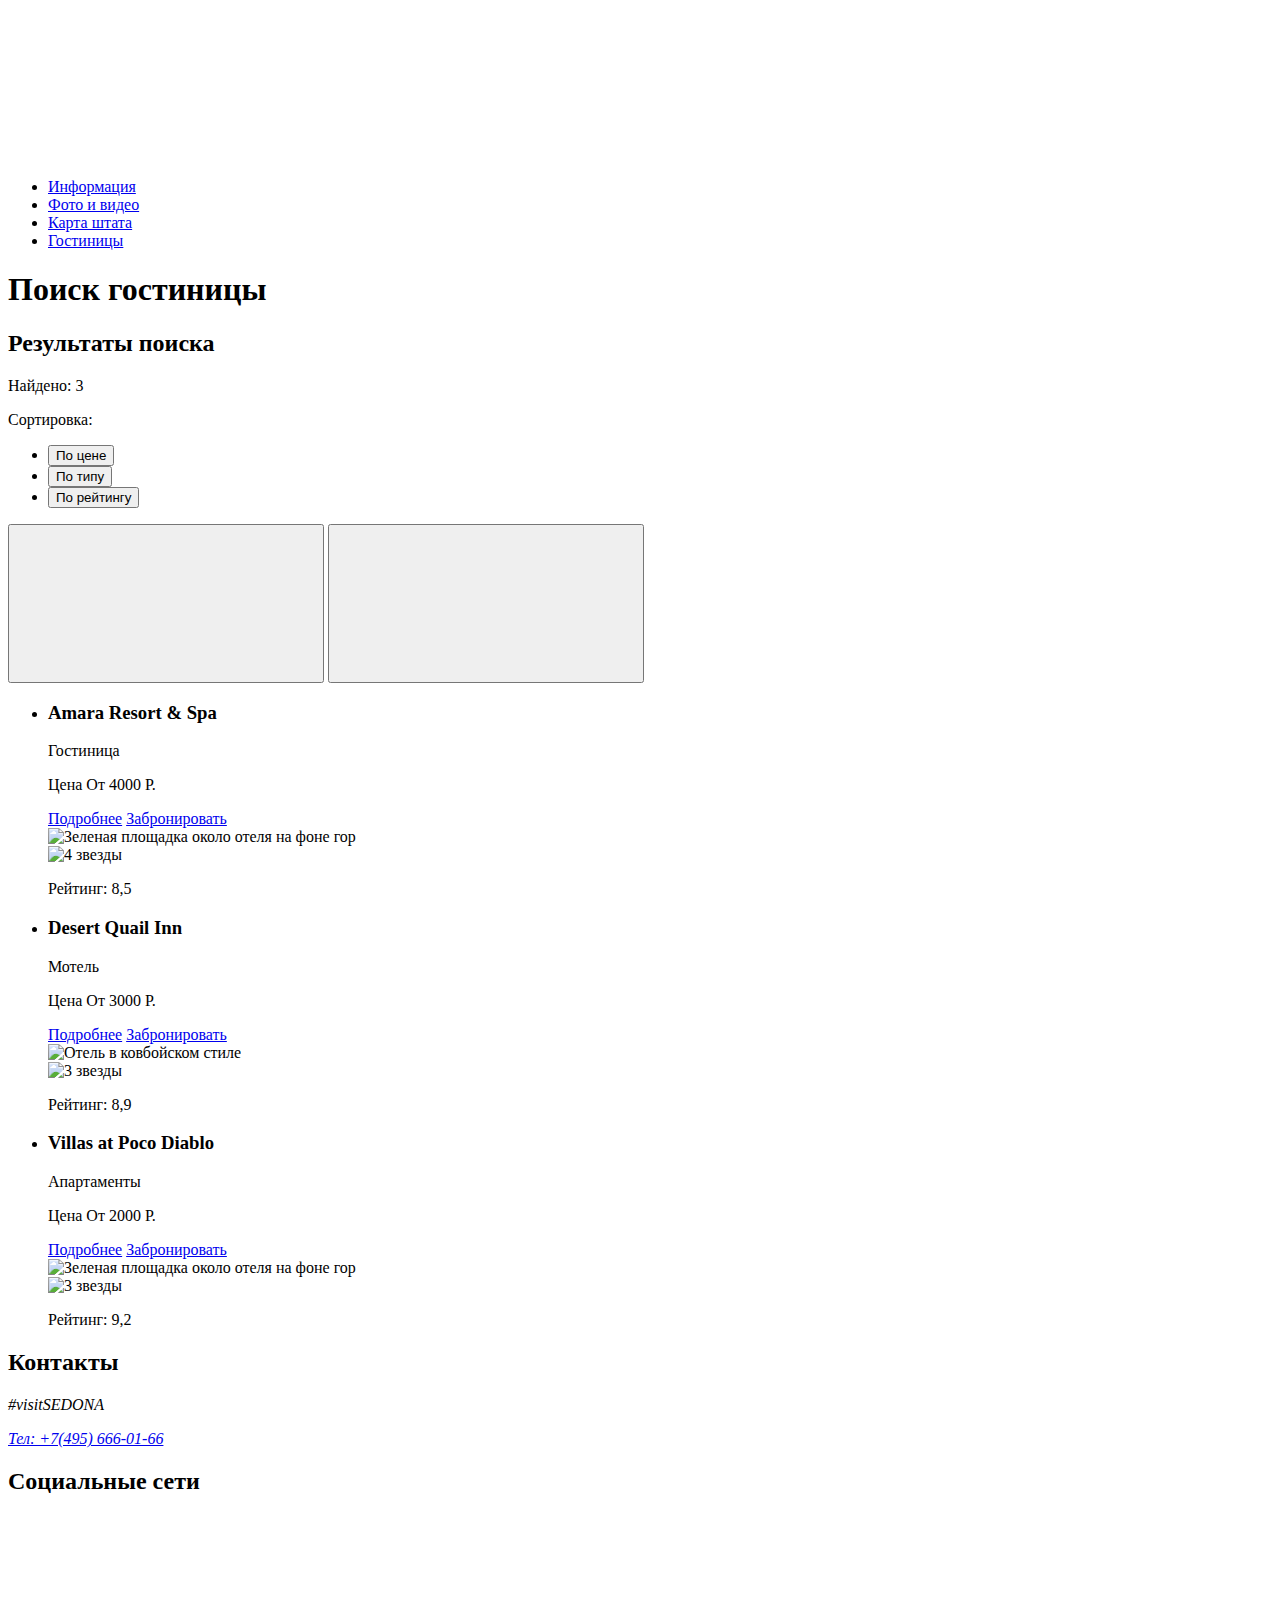
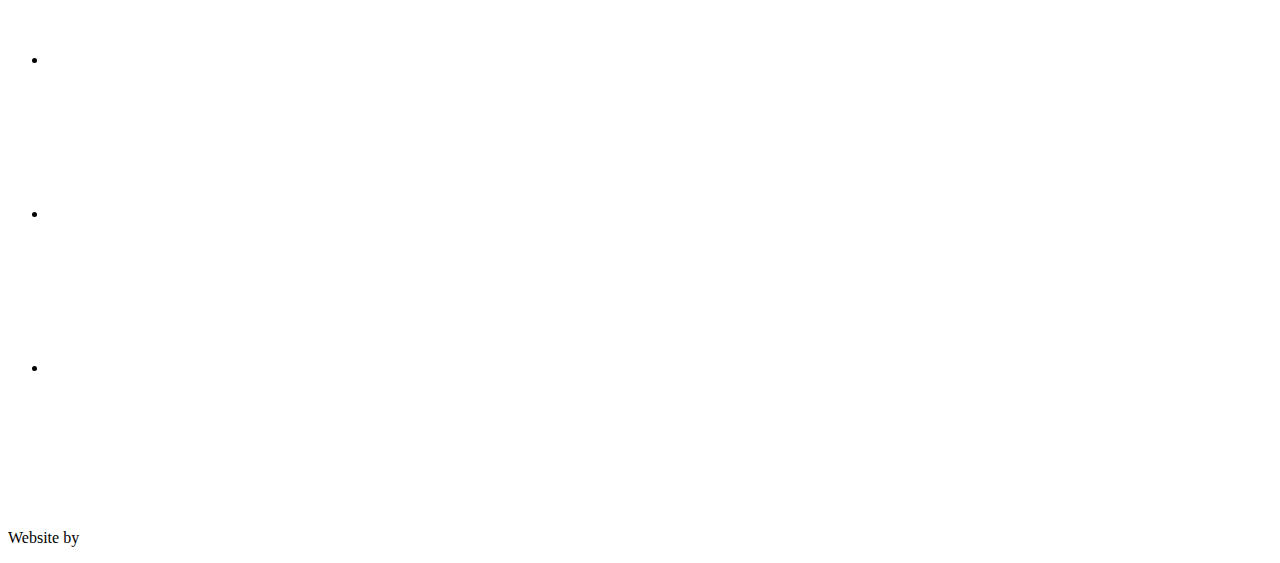
==== hotels.html @ 5dacaa94 "Добавляет разметку hotels.html" ====
<!DOCTYPE html>
<html class="page" lang="ru">
  <head>
    <meta charset="utf-8">
    <title>HTML Academy: Седона</title>
  </head>

  <body class="page-body">
    <header class="header fix-container">
      <nav class="header__navigation navigation">
        <a class="navigation__logo-link" href="index.html" aria-label="Логотип города Седона: мост над горами на фоне облаков">
          <svg class="navigation__logo-img" aria-hidden="true"></svg>
        </a>

        <ul class="navigation__menu menu">
          <li class="menu__item">
            <a class="menu__link" href="blank.html">Информация</a>
          </li>

          <li class="menu__item">
            <a class="menu__link" href="blank.html">Фото и видео</a>
          </li>

          <li class="menu__item">
            <a class="menu__link" href="blank.html">Карта штата</a>
          </li>

          <li class="menu__item">
            <a class="menu__link" href="hotels.html">Гостиницы</a>
          </li>
        </ul>
      </nav>
    </header>

    <main class="main fix-container">
      <section class="search-section section">
        <h1 class="visually-hidden">Поиск гостиницы</h1>

        <!-- Форма поиска -->
      </section>

      <section class="results-section section">
        <header class="results-section__header">
          <h2 class="visually-hidden">Результаты поиска</h2>

          <p class="results-section__header-title">
            Найдено:
            <span>3</span>
          </p>

          <div class="results-section__header-controls header-controls">
            <p class="header-controls__label">
              Сортировка:
            </p>

            <ul class="header-controls__list">
              <li class="header-controls__list-item">
                <button class="header-controls__button header-controls__button--current" type="button">По цене</button>
              </li>

              <li class="header-controls__list-item">
                <button class="header-controls__button" type="button">По типу</button>
              </li>

              <li class="header-controls__list-item">
                <button class="header-controls__button" type="button">По рейтингу</button>
              </li>
            </ul>

            <div class="header-controls__sort-wrapper">
              <button class="header-controls__sort-button" type="button" aria-label="Сортировка по убыванию">
                <svg class="header-controls__sort-button-icon" aria-hidden="true"></svg>
              </button>

              <button class="header-controls__sort-button header-controls__sort-button--active" type="button" aria-label="Сортировка по возрастанию">
                <svg class="header-controls__sort-button-icon" aria-hidden="true"></svg>
              </button>
            </div>
          </div>
        </header>

        <ul class="results-section__list">
          <li class="results-section__list-item">
            <article class="hotel">
              <div class="hotel__info-container">
                <a class="hotel__title-link">
                  <h3 class="hotel__title">Amara Resort & Spa</h3>
                </a>

                <p class="hotel__type">Гостиница</p>

                <p class="hotel__price">
                  <span class="visually-hidden">Цена</span>
                  От 4000 Р.</p>

                <a class="hotel__about-button" href="blank.html">Подробнее</a>

                <a class="hotel__booking" href="blank.html">Забронировать</a>
              </div>

              <img class="hotel__image" src="https://via.placeholder.com/135x90" alt="Зеленая площадка около отеля на фоне гор" width="135" height="90">

              <div class="hotels__raiting-container">
                <img class="hotels__stars" alt="4 звезды">

                <p class="hotes__raiting">
                  Рейтинг:
                  <span>8,5</span>
                </p>
              </div>
            </article>
          </li>

          <li class="results-section__list-item">
            <article class="hotel">
              <div class="hotel__info-container">
                <a class="hotel__title-link">
                  <h3 class="hotel__title">Desert Quail Inn</h3>
                </a>

                <p class="hotel__type">Мотель</p>

                <p class="hotel__price">
                  <span class="visually-hidden">Цена</span>
                  От 3000 Р.
                </p>

                <a class="hotel__about-button" href="blank.html">Подробнее</a>

                <a class="hotel__booking" href="blank.html">Забронировать</a>
              </div>

              <img class="hotel__image" src="https://via.placeholder.com/135x90" alt="Отель в ковбойском стиле" width="135" height="90">

              <div class="hotels__raiting-container">
                <img class="hotels__stars" alt="3 звезды">

                <p class="hotes__raiting">
                  Рейтинг:
                  <span>8,9</span>
                </p>
              </div>
            </article>
          </li>

          <li class="results-section__list-item">
            <article class="hotel">
              <div class="hotel__info-container">
                <a class="hotel__title-link">
                  <h3 class="hotel__title">Villas at Poco Diablo</h3>
                </a>

                <p class="hotel__type">Апартаменты</p>

                <p class="hotel__price">
                  <span class="visually-hidden">Цена</span>
                  От 2000 Р.
                </p>

                <a class="hotel__about-button" href="blank.html">Подробнее</a>

                <a class="hotel__booking" href="blank.html">Забронировать</a>
              </div>

              <img class="hotel__image" src="https://via.placeholder.com/135x90" alt="Зеленая площадка около отеля на фоне гор" width="135" height="90">

              <div class="hotels__raiting-container">
                <img class="hotels__stars" alt="3 звезды">

                <p class="hotes__raiting">
                  Рейтинг:
                  <span>9,2</span>
                </p>
              </div>
            </article>
          </li>
        </ul>
      </section>

    </main>

    <footer class="footer fix-container">
      <section class="footer__section">
        <h2 class="visually-hidden">Контакты</h2>

        <address class="footer__address">
          <p class="footer__tag">#visitSEDONA</p>
        
          <a class="footer__link" href="tel:+74956660166">Тел: +7(495) 666-01-66</a>
        </address>
      </section>

      <section class="footer__section">
        <h2 class="visually-hidden">Социальные сети</h2>

        <ul class="footer__socials socials">
          <li class="socials__item">
            <a class="socials__link" href="https://twitter.com/" target="_blank" aria-label="Twitter" rel="noopener noreferrer nofollow">
              <svg class="socials__icon" aria-hidden="true"></svg>
            </a>
          </li>

          <li class="socials__item">
            <a class="socials__link" href="https://facebook.com/" target="_blank" aria-label="Facebook" rel="noopener noreferrer nofollow">
              <svg class="socials__icon" aria-hidden="true"></svg>
            </a>
          </li>

          <li class="socials__item">
            <a class="socials__link" href="https://www.youtube.com/" target="_blank" aria-label="Youtube" rel="noopener noreferrer nofollow">
              <svg class="socials__icon" aria-hidden="true"></svg>
            </a>
          </li>
        </ul>
      </section>

      <p class="footer__logo">
        Website by
        <a class="footer__logo-link" href="https://htmlacademy.ru/intensive/htmlcss" target="_blank" aria-label="HTML Academy" rel="noopener noreferrer nofollow">
          <svg class="footer__logo-icon" aria-hidden="true"></svg>
        </a>
      </p>
    </footer>
  </body>
</html>
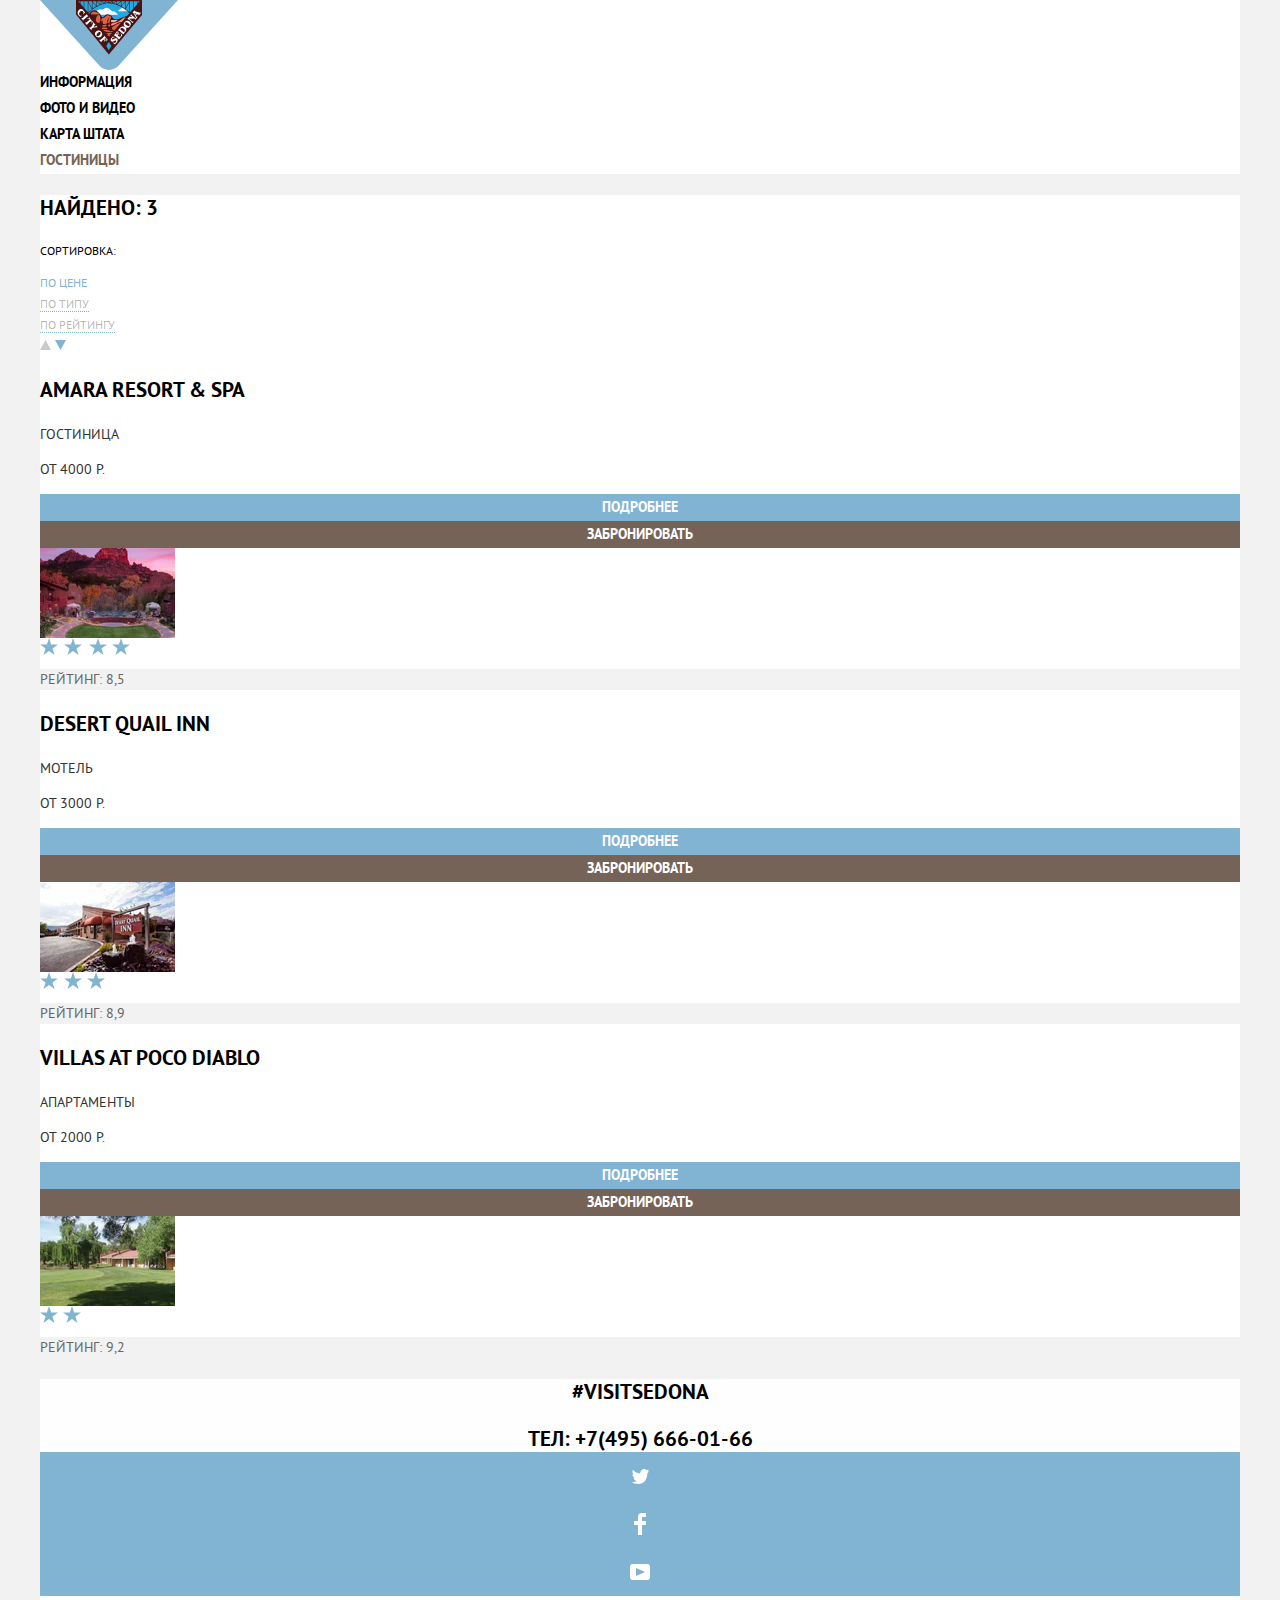
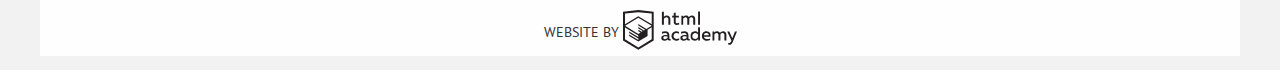
==== commit 7ec06f29: "Добавляет стили и графику для hotels.html" ====
--- a/hotels.html
+++ b/hotels.html
@@ -1,225 +1,297 @@
 <!DOCTYPE html>
 <html class="page" lang="ru">
-  <head>
-    <meta charset="utf-8">
-    <title>HTML Academy: Седона</title>
-  </head>
-
-  <body class="page-body">
-    <header class="header fix-container">
-      <nav class="header__navigation navigation">
-        <a class="navigation__logo-link" href="index.html" aria-label="Логотип города Седона: мост над горами на фоне облаков">
-          <svg class="navigation__logo-img" aria-hidden="true"></svg>
-        </a>
-
-        <ul class="navigation__menu menu">
-          <li class="menu__item">
-            <a class="menu__link" href="blank.html">Информация</a>
+<head>
+  <meta charset="utf-8">
+  <title>HTML Academy: Седона</title>
+  <link rel="stylesheet" href="css/normalize.css">
+  <link rel="stylesheet" href="css/style.css">
+
+  <link rel="preload" href="/fonts/ptsans.woff2" as="font" crossorigin="anonymous">
+  <link rel="preload" href="/fonts/ptsansbold.woff2" as="font" crossorigin="anonymous">
+</head>
+
+<body class="page-body">
+<svg class="visually-hidden" width="0" height="0" viewBox="0 0 0 0" aria-hidden="true">
+  <symbol id="logo-htmlacademy" viewBox="0 0 114 40">
+    <path fill-rule="evenodd"
+          clip-rule="evenodd"
+          d="M15.52.06h-.17L0 1.72v28.77l15.35 9.35 15.35-9.35V1.72L15.52.06zm61.5 1.56h-1.93v13.11h1.93V1.63zm-36.16.01v5.14a3.98 3.98 0 012.85-1.23c.97-.06 1.92.3 2.62 1 .69.7 1.06 1.67 1.01 2.67v5.55h-1.97v-5.3c.05-.51-.1-1.03-.41-1.43a1.9 1.9 0 00-1.3-.72h-.3c-1.01.06-1.93.62-2.46 1.5v5.95h-2V1.63h1.96zm36.16 28.85h-1.74v-1.42a4.06 4.06 0 01-3.37 1.66 4.7 4.7 0 01-4.33-4.74 4.7 4.7 0 014.33-4.73c1.21-.04 2.37.47 3.17 1.4v-5.33h1.94v13.16zm-29.95-1.42c.2 0 .39-.04.58-.1v1.43c-.4.15-.82.23-1.25.22a1.76 1.76 0 01-1.76-1.08 5.04 5.04 0 01-3.31 1.17c-1.6 0-3.07-.9-3.07-2.75 0-2.3 2.1-3.01 3.91-3.01.77.01 1.54.1 2.29.27v-.33c0-1.07-.8-1.9-2.31-1.9-1.1 0-2.17.23-3.17.68v-1.83c1.09-.38 2.22-.58 3.37-.6 2.49 0 4.02 1.22 4.02 3.95v3.23a.6.6 0 00.13.43c.1.12.23.2.39.2h.18v.02zm-6.8-1.22c.03.39.2.75.5 1 .28.26.66.38 1.04.35h.12c.95 0 1.87-.39 2.54-1.08v-1.53c-.63-.14-1.27-.21-1.91-.23-1.05 0-2.28.36-2.28 1.49zm15.75-5.9a5.18 5.18 0 00-2.7-.7h-.38c-1.2.05-2.35.58-3.18 1.48-.83.9-1.27 2.1-1.23 3.34v.44a4.48 4.48 0 004.72 4.23c1 .03 2-.18 2.91-.61v-1.85c-.78.45-1.67.69-2.56.7a2.88 2.88 0 01-2.66-1.43 3.02 3.02 0 010-3.07 2.88 2.88 0 012.66-1.43c.86 0 1.7.26 2.42.75v-1.85zm10.13 7.12c.2 0 .4-.04.58-.1v1.43c-.4.15-.82.23-1.24.22a1.76 1.76 0 01-1.77-1.08 5.04 5.04 0 01-3.3 1.17c-1.6 0-3.08-.9-3.08-2.75 0-2.3 2.11-3.01 3.92-3.01.77.01 1.53.1 2.29.27v-.33c0-1.07-.8-1.9-2.32-1.9-1.09 0-2.16.23-3.16.68v-1.83c1.08-.38 2.22-.58 3.37-.6 2.49 0 4.02 1.22 4.02 3.95v3.23a.6.6 0 00.12.43c.1.12.24.2.4.2h.17v.02zm-6.3-.21c-.29-.26-.47-.62-.5-1.01h.03c0-1.13 1.16-1.49 2.28-1.49.64.02 1.28.1 1.9.23v1.53a3.54 3.54 0 01-2.54 1.08h-.11a1.4 1.4 0 01-1.05-.34zm9.48-2.92c0-1.64 1.3-2.98 2.9-2.98l.03.06c1.21 0 2.31.73 2.8 1.86v2.16a3.02 3.02 0 01-2.82 1.88 2.95 2.95 0 01-2.91-2.98zm14.02-4.68c3.5 0 4.7 2.89 4.13 5.49h-6.56c.22 1.62 1.76 2.28 3.37 2.28.96 0 1.91-.22 2.78-.64v1.73c-1 .43-2.08.64-3.16.61-2.67 0-5.01-1.53-5.01-4.77a4.57 4.57 0 011.14-3.27c.8-.89 1.9-1.41 3.08-1.46h.23v.03zm-2.48 3.93a2.42 2.42 0 012.57-2.27h.05c.62-.06 1.23.17 1.67.62.44.45.67 1.08.62 1.71h-4.91v-.06zm8.62 5.28V21.5h1.74v1.07a3.98 3.98 0 012.93-1.37 3 3 0 012.79 1.52 4.3 4.3 0 013.07-1.44 3.2 3.2 0 012.49 1.01c.64.69.97 1.63.88 2.58v5.61h-2v-5.55c.05-.46-.08-.91-.37-1.27a1.67 1.67 0 00-1.13-.62h-.27c-.87.05-1.67.5-2.19 1.2v6.24h-2v-5.55c.04-.46-.1-.92-.38-1.27-.29-.35-.7-.57-1.15-.61h-.21c-.94.08-1.8.6-2.33 1.4v6.07h-1.83l-.04-.06zm24.49-8.99h-2l-2.66 6.8-3.01-6.78h-2.11l4.22 9.06-.18.45c-.52 1.36-1.24 2.05-2.19 2.05-.3 0-.6-.04-.9-.13v1.7c.39.1.78.14 1.17.15 1.33 0 2.58-.75 3.53-3.09l4.13-10.2zM52.68 5.8V2.55l-1.95.46v2.72h-1.59V7.5h1.65V12c-.07.83.23 1.64.82 2.21.59.58 1.4.85 2.2.75.79 0 1.58-.12 2.33-.38v-1.73c-.57.24-1.17.36-1.78.36-1.14 0-1.67-.39-1.67-1.58v-4.1h3.16V5.78H52.7zm5.7 8.96v-9h1.76v1.08a3.98 3.98 0 012.92-1.38A3 3 0 0165.8 6.9a4.3 4.3 0 013.07-1.44 3.2 3.2 0 012.5 1.05c.63.7.94 1.66.84 2.62v5.62h-2V9.2c.04-.46-.1-.91-.37-1.27a1.67 1.67 0 00-1.14-.62h-.24c-.86.05-1.66.5-2.18 1.2v6.24h-2V9.2c.04-.46-.1-.91-.37-1.27a1.67 1.67 0 00-1.13-.62h-.25c-.94.08-1.8.6-2.33 1.39v6.07H58.4zM28.7 29.3v.02-.02zm0-11.98V29.3l-13.35 8.13L2 29.32v-11.8L15.3 25.6v1.42l-9.1-5.5v1.41l9.15 5.62v1.5L6.19 24.5v1.45l9.16 5.62 9.23-5.65v-6.1l4.12-2.5zm0-1.54l-3.66 2.16-1.7 1.07-8.03-4.93v1.42l6.85 4.23-.15.1-1.06.58-5.66-3.46v1.45l4.47 2.72-1.05.72-3.38-2.05v1.41l2.22 1.34-2.25 1.36L2.1 15.86l13.2-8.13 13.4 8.05zM15.3 6.28l13.42 8.07V3.56L15.36 2.13 2.02 3.56v10.8l13.27-8.09z"/>
+  </symbol>
+
+  <symbol id="twitter" viewBox="0 0 17 16">
+    <path
+      d="M10.95 1.14a3.1 3.1 0 013.58 1.18c.67-.23 1.33-.48 2-.7a2.34 2.34 0 01-.85 1.76c.69.17 1.3-.49 1.3-.49-.16 1-1 1.79-1.56 2.03C15.2 11.67 12.25 16.13 5.34 16H4.9c-.41 0-4.17-.46-4.9-1.89 2.27.2 3.9-.42 4.7-1.18-.97-.3-2.69-.47-2.99-2.95.35.11.57.23 1.2.12C1.7 9.25.36 8.53.44 6.33a1.9 1.9 0 001.34.47c-.7-.24-1.97-3.36-.9-4.95 1.82 1.85 3.74 3.6 7.16 3.77.2-2.29 1.13-3.83 2.9-4.48z"/>
+  </symbol>
+
+  <symbol id="facebook" viewBox="0 0 12 22">
+    <path d="M12 4V0H8a4 4 0 00-4 4v4H0v4h4v10h4V12h4V8H8V4h4z"/>
+  </symbol>
+
+  <symbol id="youtube" viewBox="0 0 20 16">
+    <path fill-rule="evenodd"
+          clip-rule="evenodd"
+          d="M3 0h14a3 3 0 013 3v10a3 3 0 01-3 3H3a3 3 0 01-3-3V3a3 3 0 013-3zm3.03 4v8L15 8 6.03 4z"/>
+  </symbol>
+
+  <symbol id="order-link-increase" viewBox="0 0 11 10">
+    <path d="M5.5 0L0 10h11L5.5 0z"/>
+  </symbol>
+
+  <symbol id="order-link-decrease" viewBox="0 0 11 10">
+    <path d="M5.5 10L0 0h11"/>
+  </symbol>
+</svg>
+
+<header class="header fix-container">
+  <nav class="header__navigation navigation">
+    <a class="navigation__logo-link" href="index.html">
+      <img class="navigation__logo-img" src="img/logo.svg" width="138" height="70"
+           alt="Логотип города Седона: мост над горами на фоне облаков">
+    </a>
+
+    <ul class="navigation__menu menu">
+      <li class="menu__item">
+        <a class="menu__link link" href="blank.html">Информация</a>
+      </li>
+
+      <li class="menu__item">
+        <a class="menu__link link" href="blank.html">Фото и видео</a>
+      </li>
+
+      <li class="menu__item">
+        <a class="menu__link link" href="blank.html">Карта штата</a>
+      </li>
+
+      <li class="menu__item">
+        <a class="menu__link menu__link--current link">Гостиницы</a>
+      </li>
+    </ul>
+  </nav>
+</header>
+
+<main class="main fix-container">
+  <section class="search-section section">
+    <h1 class="visually-hidden">Поиск гостиницы</h1>
+
+    <!-- Форма поиска -->
+  </section>
+
+  <section class="results-section section">
+    <header class="results-section__header">
+      <h2 class="visually-hidden">Результаты поиска</h2>
+
+      <p class="results-section__header-title">
+        Найдено:
+        <span class="results-section__header-number">3</span>
+      </p>
+
+      <div class="results-section__results-controls results-controls">
+        <p class="results-controls__label">
+          Сортировка:
+        </p>
+
+        <ul class="results-controls__list">
+          <li class="results-controls__list-item">
+            <a class="results-controls__sort-link results-controls__sort-link--current" href="?sort=price">По цене</a>
           </li>
 
-          <li class="menu__item">
-            <a class="menu__link" href="blank.html">Фото и видео</a>
+          <li class="results-controls__list-item">
+            <a class="results-controls__sort-link" href="?sort=type">По типу</a>
           </li>
 
-          <li class="menu__item">
-            <a class="menu__link" href="blank.html">Карта штата</a>
-          </li>
-
-          <li class="menu__item">
-            <a class="menu__link" href="hotels.html">Гостиницы</a>
+          <li class="results-controls__list-item">
+            <a class="results-controls__sort-link" href="?sort=rating">По рейтингу</a>
           </li>
         </ul>
-      </nav>
+
+        <div class="results-controls__order-links-wrapper">
+          <a class="results-controls__order-link" href="?order=decrease" aria-label="Сортировка по убыванию">
+            <svg class="results-controls__order-link-icon" width="11" height="10" aria-hidden="true">
+              <use class="results-controls__order-link-icon-symbol" href="#order-link-increase"></use>
+            </svg>
+          </a>
+
+          <a class="results-controls__order-link results-controls__order-link--current" href="?order=increase"
+             aria-label="Сортировка по возрастанию">
+            <svg class="results-controls__order-link-icon" width="11" height="10" aria-hidden="true">
+              <use class="results-controls__order-link-icon-symbol" href="#order-link-decrease"></use>
+            </svg>
+          </a>
+        </div>
+      </div>
     </header>
 
-    <main class="main fix-container">
-      <section class="search-section section">
-        <h1 class="visually-hidden">Поиск гостиницы</h1>
-
-        <!-- Форма поиска -->
-      </section>
-
-      <section class="results-section section">
-        <header class="results-section__header">
-          <h2 class="visually-hidden">Результаты поиска</h2>
-
-          <p class="results-section__header-title">
-            Найдено:
-            <span>3</span>
-          </p>
-
-          <div class="results-section__header-controls header-controls">
-            <p class="header-controls__label">
-              Сортировка:
+    <ul class="results-section__list">
+      <li class="results-section__list-item">
+        <article class="hotel">
+          <div class="hotel__info-container">
+            <a class="hotel__title-link link" href="blank.html">
+              <h3 class="hotel__title">Amara Resort &amp; Spa</h3>
+            </a>
+
+            <p class="hotel__type">Гостиница</p>
+
+            <p class="hotel__price">
+              <span class="visually-hidden">Цена</span>
+              От 4000 Р.
             </p>
 
-            <ul class="header-controls__list">
-              <li class="header-controls__list-item">
-                <button class="header-controls__button header-controls__button--current" type="button">По цене</button>
-              </li>
-
-              <li class="header-controls__list-item">
-                <button class="header-controls__button" type="button">По типу</button>
-              </li>
-
-              <li class="header-controls__list-item">
-                <button class="header-controls__button" type="button">По рейтингу</button>
-              </li>
-            </ul>
-
-            <div class="header-controls__sort-wrapper">
-              <button class="header-controls__sort-button" type="button" aria-label="Сортировка по убыванию">
-                <svg class="header-controls__sort-button-icon" aria-hidden="true"></svg>
-              </button>
-
-              <button class="header-controls__sort-button header-controls__sort-button--active" type="button" aria-label="Сортировка по возрастанию">
-                <svg class="header-controls__sort-button-icon" aria-hidden="true"></svg>
-              </button>
-            </div>
-          </div>
-        </header>
-
-        <ul class="results-section__list">
-          <li class="results-section__list-item">
-            <article class="hotel">
-              <div class="hotel__info-container">
-                <a class="hotel__title-link">
-                  <h3 class="hotel__title">Amara Resort & Spa</h3>
-                </a>
-
-                <p class="hotel__type">Гостиница</p>
-
-                <p class="hotel__price">
-                  <span class="visually-hidden">Цена</span>
-                  От 4000 Р.</p>
-
-                <a class="hotel__about-button" href="blank.html">Подробнее</a>
-
-                <a class="hotel__booking" href="blank.html">Забронировать</a>
-              </div>
-
-              <img class="hotel__image" src="https://via.placeholder.com/135x90" alt="Зеленая площадка около отеля на фоне гор" width="135" height="90">
-
-              <div class="hotels__raiting-container">
-                <img class="hotels__stars" alt="4 звезды">
-
-                <p class="hotes__raiting">
-                  Рейтинг:
-                  <span>8,5</span>
-                </p>
-              </div>
-            </article>
-          </li>
-
-          <li class="results-section__list-item">
-            <article class="hotel">
-              <div class="hotel__info-container">
-                <a class="hotel__title-link">
-                  <h3 class="hotel__title">Desert Quail Inn</h3>
-                </a>
-
-                <p class="hotel__type">Мотель</p>
-
-                <p class="hotel__price">
-                  <span class="visually-hidden">Цена</span>
-                  От 3000 Р.
-                </p>
-
-                <a class="hotel__about-button" href="blank.html">Подробнее</a>
-
-                <a class="hotel__booking" href="blank.html">Забронировать</a>
-              </div>
-
-              <img class="hotel__image" src="https://via.placeholder.com/135x90" alt="Отель в ковбойском стиле" width="135" height="90">
-
-              <div class="hotels__raiting-container">
-                <img class="hotels__stars" alt="3 звезды">
-
-                <p class="hotes__raiting">
-                  Рейтинг:
-                  <span>8,9</span>
-                </p>
-              </div>
-            </article>
-          </li>
-
-          <li class="results-section__list-item">
-            <article class="hotel">
-              <div class="hotel__info-container">
-                <a class="hotel__title-link">
-                  <h3 class="hotel__title">Villas at Poco Diablo</h3>
-                </a>
-
-                <p class="hotel__type">Апартаменты</p>
-
-                <p class="hotel__price">
-                  <span class="visually-hidden">Цена</span>
-                  От 2000 Р.
-                </p>
-
-                <a class="hotel__about-button" href="blank.html">Подробнее</a>
-
-                <a class="hotel__booking" href="blank.html">Забронировать</a>
-              </div>
-
-              <img class="hotel__image" src="https://via.placeholder.com/135x90" alt="Зеленая площадка около отеля на фоне гор" width="135" height="90">
-
-              <div class="hotels__raiting-container">
-                <img class="hotels__stars" alt="3 звезды">
-
-                <p class="hotes__raiting">
-                  Рейтинг:
-                  <span>9,2</span>
-                </p>
-              </div>
-            </article>
-          </li>
-        </ul>
-      </section>
-
-    </main>
-
-    <footer class="footer fix-container">
-      <section class="footer__section">
-        <h2 class="visually-hidden">Контакты</h2>
-
-        <address class="footer__address">
-          <p class="footer__tag">#visitSEDONA</p>
-        
-          <a class="footer__link" href="tel:+74956660166">Тел: +7(495) 666-01-66</a>
-        </address>
-      </section>
-
-      <section class="footer__section">
-        <h2 class="visually-hidden">Социальные сети</h2>
-
-        <ul class="footer__socials socials">
-          <li class="socials__item">
-            <a class="socials__link" href="https://twitter.com/" target="_blank" aria-label="Twitter" rel="noopener noreferrer nofollow">
-              <svg class="socials__icon" aria-hidden="true"></svg>
+            <a class="hotel__about button button--blue" href="blank.html">Подробнее</a>
+
+            <a class="hotel__booking button button--brown" href="blank.html">Забронировать</a>
+          </div>
+
+          <picture class="hotel__picture">
+            <source type="image/webp"
+                    srcset="img/hotel-1.webp 1x,
+                              img/hotel-1@2x.webp 2x">
+            <img class="hotel__image"
+                 src="img/hotel-1.jpg"
+                 srcset="img/hotel-1@2x.jpg 2x"
+                 alt="Зеленая площадка около отеля на фоне гор"
+                 width="135" height="90">
+          </picture>
+
+          <div class="hotel__rating-container">
+            <img class="hotel__stars" src="img/4-stars.svg" alt="4 звезды" width="91" height="17">
+
+            <p class="hotel__rating">Рейтинг: 8,5</p>
+          </div>
+        </article>
+      </li>
+
+      <li class="results-section__list-item">
+        <article class="hotel">
+          <div class="hotel__info-container">
+            <a class="hotel__title-link link" href="blank.html">
+              <h3 class="hotel__title">Desert Quail Inn</h3>
             </a>
-          </li>
-
-          <li class="socials__item">
-            <a class="socials__link" href="https://facebook.com/" target="_blank" aria-label="Facebook" rel="noopener noreferrer nofollow">
-              <svg class="socials__icon" aria-hidden="true"></svg>
+
+            <p class="hotel__type">Мотель</p>
+
+            <p class="hotel__price">
+              <span class="visually-hidden">Цена</span>
+              От 3000 Р.
+            </p>
+
+            <a class="hotel__about-button button button--blue" href="blank.html">Подробнее</a>
+
+            <a class="hotel__booking button button--brown" href="blank.html">Забронировать</a>
+          </div>
+
+          <picture class="hotel__picture">
+            <source type="image/webp"
+                    srcset="img/hotel-2.webp 1x,
+                              img/hotel-2@2x.webp 2x">
+            <img class="hotel__image"
+                 src="img/hotel-2.jpg"
+                 srcset="img/hotel-2@2x.jpg 2x"
+                 alt="Отель в ковбойском стиле"
+                 width="135" height="90">
+          </picture>
+
+          <div class="hotel__rating-container">
+            <img class="hotel__stars" src="img/3-stars.svg" alt="3 звезды" width="66" height="17">
+
+            <p class="hotel__rating">Рейтинг: 8,9</p>
+          </div>
+        </article>
+      </li>
+
+      <li class="results-section__list-item">
+        <article class="hotel">
+          <div class="hotel__info-container">
+            <a class="hotel__title-link link" href="blank.html">
+              <h3 class="hotel__title">Villas at Poco Diablo</h3>
             </a>
-          </li>
-
-          <li class="socials__item">
-            <a class="socials__link" href="https://www.youtube.com/" target="_blank" aria-label="Youtube" rel="noopener noreferrer nofollow">
-              <svg class="socials__icon" aria-hidden="true"></svg>
-            </a>
-          </li>
-        </ul>
-      </section>
-
-      <p class="footer__logo">
-        Website by
-        <a class="footer__logo-link" href="https://htmlacademy.ru/intensive/htmlcss" target="_blank" aria-label="HTML Academy" rel="noopener noreferrer nofollow">
-          <svg class="footer__logo-icon" aria-hidden="true"></svg>
+
+            <p class="hotel__type">Апартаменты</p>
+
+            <p class="hotel__price">
+              <span class="visually-hidden">Цена</span>
+              От 2000 Р.
+            </p>
+
+            <a class="hotel__about-button button button--blue" href="blank.html">Подробнее</a>
+
+            <a class="hotel__booking button button--brown" href="blank.html">Забронировать</a>
+          </div>
+
+          <picture class="hotel__picture">
+            <source type="image/webp"
+                    srcset="img/hotel-3.webp 1x,
+                              img/hotel-3@2x.webp 2x">
+            <img class="hotel__image"
+                 src="img/hotel-3.jpg"
+                 srcset="img/hotel-3@2x.jpg 2x"
+                 alt="Зеленая площадка около отеля"
+                 width="135" height="90">
+          </picture>
+
+          <div class="hotel__rating-container">
+            <img class="hotel__stars" src="img/2-stars.svg" alt="3 звезды" width="42" height="17">
+
+            <p class="hotel__rating">Рейтинг: 9,2</p>
+          </div>
+        </article>
+      </li>
+    </ul>
+  </section>
+</main>
+
+<footer class="footer fix-container">
+  <section class="footer__section">
+    <h2 class="visually-hidden">Контакты</h2>
+
+    <address class="footer__address">
+      <p class="footer__tag">#visitSEDONA</p>
+
+      <a class="footer__link link" href="tel:+74956660166">Тел: +7(495) 666-01-66</a>
+    </address>
+  </section>
+
+  <section class="footer__section">
+    <h2 class="visually-hidden">Социальные сети</h2>
+
+    <ul class="footer__socials socials">
+      <li class="socials__item">
+        <a class="socials__link" href="https://twitter.com/" target="_blank" aria-label="Twitter"
+           rel="noopener noreferrer nofollow">
+          <svg class="socials__icon" width="17" height="16" aria-hidden="true">
+            <use class="socials__icon-symbol" href="#twitter"></use>
+          </svg>
         </a>
-      </p>
-    </footer>
-  </body>
+      </li>
+
+      <li class="socials__item">
+        <a class="socials__link" href="https://facebook.com/" target="_blank" aria-label="Facebook"
+           rel="noopener noreferrer nofollow">
+          <svg class="socials__icon" width="12" height="22" aria-hidden="true">
+            <use class="socials__icon-symbol" href="#facebook"></use>
+          </svg>
+        </a>
+      </li>
+
+      <li class="socials__item">
+        <a class="socials__link" href="https://www.youtube.com/" target="_blank" aria-label="Youtube"
+           rel="noopener noreferrer nofollow">
+          <svg class="socials__icon" width="20" height="16" aria-hidden="true">
+            <use class="socials__icon-symbol" href="#youtube"></use>
+          </svg>
+        </a>
+      </li>
+    </ul>
+  </section>
+
+  <p class="footer__logo">
+    Website by
+    <a class="footer__logo-link" href="https://htmlacademy.ru/intensive/htmlcss" target="_blank"
+       aria-label="HTML Academy" rel="noopener noreferrer nofollow">
+      <svg class="footer__logo-icon" width="114" height="40" aria-hidden="true">
+        <use class="footer__logo-icon-symbol" href="#logo-htmlacademy"></use>
+      </svg>
+    </a>
+  </p>
+</footer>
+</body>
 </html>
--- a/css/style.css
+++ b/css/style.css
@@ -0,0 +1,678 @@
+/* Variables */
+
+:root {
+  --background-color: rgb(242, 242, 242);
+
+  --primary-color: rgb(51, 51, 51);
+  --secondary-color: rgb(0, 0, 0);
+
+  --contrast-color: rgb(255, 255, 255);
+  --secondary-contrast-color: rgb(238, 238, 238);
+
+  --accent-color: rgb(129, 179, 210);
+  --accent-color-darker: rgb(102, 158, 192);
+  --accent-color-dark: rgb(84, 150, 189);
+
+  --secondary-accent-color: rgb(118, 99, 87);
+  --secondary-accent-color-darker: rgb(96, 78, 67);
+  --secondary-accent-color-dark: rgb(80, 62, 51);
+
+  --addition-contrast-color: rgb(242, 242, 242);
+  --addition-primary-color: rgb(102, 102, 102);
+
+  /* Colors with opacity */
+
+  --contrast-color-opacity-90: rgba(255, 255, 255, 0.9);
+  --contrast-color-opacity-30: rgba(255, 255, 255, 0.3);
+  --secondary-color-opacity-30: rgba(0, 0, 0, 0.3);
+
+  /* Logo fill */
+
+  --logo-main-color: rgb(35, 31, 32);
+  --logo-hover-color: rgb(129, 179, 210);
+  --logo-active-color: rgb(189, 187, 188);
+
+  /* Sort buttons */
+
+  --sort-button-color: rgb(202, 202, 202);
+}
+
+
+
+/* Fonts */
+
+@font-face {
+  font-family: "PT Sans";
+  font-style: normal;
+  font-weight: 400;
+  font-display: swap;
+  src: url("../fonts/ptsans.woff2") format("woff2"),
+       url("../fonts/ptsans.woff") format("woff");
+}
+
+@font-face {
+  font-family: "PT Sans";
+  font-style: normal;
+  font-weight: 700;
+  font-display: swap;
+  src: url("../fonts/ptsansbold.woff2") format("woff2"),
+       url("../fonts/ptsansbold.woff") format("woff");
+}
+
+
+/* Global styles */
+
+html {
+  box-sizing: border-box;
+  font-size: 87.5%; /* 14px */
+  line-height: 1;
+}
+
+*,
+*::before,
+*::after {
+  box-sizing: inherit;
+}
+
+body {
+  min-width: 1200px;
+  margin: 0;
+  background-color: var(--background-color, rgb(242, 242, 242));
+  font-family: "PT Sans", "Arial", sans-serif;
+  font-size: 100%;
+  line-height: 1.5;
+  color: var(--primary-color, rgb(51, 51, 51));
+  text-transform: uppercase;
+  overflow-anchor: none;
+}
+
+img {
+  max-width: 100%;
+  height: auto;
+}
+
+a {
+  text-decoration: none;
+  color: inherit;
+}
+
+.visually-hidden {
+  position: absolute;
+  width: 1px;
+  height: 1px;
+  margin: -1px;
+  padding: 0;
+  border: 0;
+  white-space: nowrap;
+  overflow: hidden;
+  clip: rect(0 0 0 0);
+}
+
+
+/* Fix-container */
+
+.fix-container {
+  width: 1200px;
+  margin-left: auto;
+  margin-right: auto;
+}
+
+
+/* Header */
+
+.header {
+  background-color: var(--contrast-color, rgb(255, 255, 255));
+}
+
+.header__navigation {
+
+}
+
+
+/* Navigation */
+
+.navigation {
+
+}
+
+.navigation__logo-link {
+
+}
+
+.navigation__logo-img {
+  display: block;
+  width: 138px;
+  height: 70px;
+}
+
+.navigation__menu {
+
+}
+
+
+/* Link */
+
+.link {
+  color: var(--secondary-color, rgb(0, 0, 0));
+}
+
+.link:hover {
+  color: var(--accent-color, rgb(129, 179, 210));
+}
+
+.link:active {
+  color: var(--secondary-color-opacity-30, rgba(0, 0, 0, 0.3));
+}
+
+
+/* Menu */
+
+.menu {
+  list-style: none;
+  margin: 0;
+  padding: 0;
+
+  font-weight: 700;
+  line-height: 1.857;
+}
+
+.menu__item {
+
+}
+
+.menu__link {
+
+}
+
+.menu__link--current {
+  color: var(--secondary-accent-color, rgb(118, 99, 87));
+}
+
+.menu__link--current:hover {
+  color: var(--secondary-accent-color, rgb(118, 99, 87));
+}
+
+
+/* Main */
+
+.main {
+
+}
+
+
+/* Section */
+
+.section {
+
+}
+
+.section__description {
+  line-height: 1.857;
+  text-align: center;
+}
+
+
+/* Top-section */
+
+.top-section {
+
+  background-color: var(--accent-color, rgb(129, 179, 210));
+}
+
+.top-section__description {
+  font-size: 1.5rem;
+  font-weight: 700;
+  line-height: 1.238;
+  color: var(--secondary-color, rgb(0, 0, 0));
+  text-align: center;
+
+  background-color: var(--contrast-color, rgb(255, 255, 255));
+}
+
+
+/* Reasons-section */
+
+.reasons-section {
+  background-color: var(--contrast-color, rgb(255, 255, 255));
+}
+
+.reasons-section__list {
+  list-style: none;
+  margin: 0;
+  padding: 0;
+}
+
+.reasons-section__list-item {
+
+}
+
+/* Reason */
+
+.reason {
+  background-color: var(--secondary-contrast-color, rgb(238, 238, 238));
+}
+
+.reason--expanded-sub-list {
+  counter-reset: reasonCounter;
+  color: var(--contrast-color, rgb(255, 255, 255));
+  background-color: var(--accent-color, rgb(129, 179, 210));
+}
+
+.reason--expanded-image {
+  color: var(--contrast-color, rgb(255, 255, 255));
+  background-color: var(--accent-color, rgb(129, 179, 210));
+}
+
+.reason__container {
+
+}
+
+.reason__title {
+  font-size: 1.5rem;
+  line-height: 1;
+  text-align: center;
+}
+
+.reason__description::before {
+  counter-increment: reasonCounter;
+  content: "— № " counter(reasonCounter) " —";
+}
+
+.reason__description {
+  text-align: center;
+}
+
+.reason__picture {
+  display: block;
+}
+
+.reason__image {
+  display: block;
+  width: 800px;
+  height: 256px;
+}
+
+.reason__sub-list {
+  list-style: none;
+  margin: 0;
+  padding: 0;
+}
+
+.reason__sub-list-item {
+
+}
+
+
+/* Feature */
+
+.feature {
+  background-color: var(--contrast-color, rgb(255, 255, 255));
+}
+
+.feature--hotels {
+
+}
+
+.feature--food {
+
+}
+
+.feature--souvenirs {
+
+}
+
+.feature__title {
+  font-size: 1.5rem;
+  line-height: 1;
+  color: var(--secondary-color, rgb(0, 0, 0));
+  text-align: center;
+}
+
+.feature__description {
+  color: var(--primary-color, rgb(51, 51, 51));
+  text-align: center;
+}
+
+
+/* Order-section */
+
+.order-section {
+  background-color: var(--contrast-color, rgb(255, 255, 255));
+}
+
+.order-section__subtitle {
+  font-size: 2.143rem;
+  font-weight: 700;
+  line-height: 0.8;
+  text-align: center;
+}
+
+.order-section__button {
+
+}
+
+
+/* Map-section */
+
+.map-section {
+
+}
+
+.map-section__map {
+
+}
+
+
+/* Button */
+
+.button {
+  display: flex;
+  justify-content: center;
+  align-items: center;
+  padding: 3px 16px;
+  font-size: 1rem;
+  font-weight: 700;
+  line-height: 1.5;
+  color: var(--contrast-color, rgb(255, 255, 255));
+  text-transform: uppercase;
+  border: none;
+  cursor: pointer;
+}
+
+.button:active {
+  color: var(--contrast-color-opacity-30, rgba(255, 255, 255, 0.3));
+}
+
+.button--brown {
+  background-color: var(--secondary-accent-color, rgb(118, 99, 87));
+}
+
+.button--brown:hover {
+  background-color: var(--secondary-accent-color-darker, rgb(96, 78, 67));
+}
+
+.button--brown:active {
+  background-color: var(--secondary-accent-color-dark, rgb(80, 62, 51));
+}
+
+.button--blue {
+  background-color: var(--accent-color, rgb(129, 179, 210));
+}
+
+.button--blue:hover {
+  background-color: var(--accent-color-darker, rgb(102, 158, 192));
+}
+
+.button--blue:active {
+  background-color: var(--accent-color-dark, rgb(84, 150, 189));
+}
+
+
+/* Search-section */
+
+.search-section {
+
+}
+
+
+/* Results-section */
+
+.results-section {
+  background-color: var(--contrast-color, rgb(255, 255, 255));
+}
+
+.results-section__header {
+
+}
+
+.results-section__header-title {
+  font-size: 1.5rem;
+  font-weight: 700;
+  line-height: 1.238;
+  color: var(--secondary-color, rgb(0, 0, 0));
+}
+
+.results-section__header-number {
+
+}
+
+.results-section__header-controls {
+
+}
+
+.results-section__list {
+  list-style: none;
+  margin: 0;
+  padding: 0;
+}
+
+.results-section__list-item {
+
+}
+
+
+/* Results-controls */
+
+.results-controls {
+
+}
+
+.results-controls__label {
+  font-size: 0.85714rem;
+  color: var(--secondary-color, rgb(0, 0, 0));
+}
+
+.results-controls__list {
+  list-style: none;
+  margin: 0;
+  padding: 0;
+}
+
+.results-controls__list-item {
+
+}
+
+.results-controls__sort-link {
+  font-size: 0.85714rem;
+  color: var(--secondary-color-opacity-30, rgba(0, 0, 0, 0.3));
+  border-bottom: 1px dotted var(--accent-color, rgb(129, 179, 210));
+}
+
+.results-controls__sort-link:hover {
+  color: var(--accent-color, rgb(129, 179, 210));
+}
+
+.results-controls__sort-link:active {
+  color: var(--secondary-color, rgb(0, 0, 0));
+  border-bottom: none;
+}
+
+.results-controls__sort-link--current {
+  color: var(--accent-color, rgb(129, 179, 210));
+  border-bottom: none;
+}
+
+.results-controls__order-links-wrapper {
+
+}
+
+.results-controls__order-link {
+
+}
+
+.results-controls__order-link-icon {
+
+}
+
+.results-controls__order-link-icon-symbol {
+  fill: var(--sort-button-color, rgb(202, 202, 202));
+}
+
+.results-controls__order-link:hover .results-controls__order-link-icon-symbol {
+  fill: var(--secondary-color, rgb(0, 0, 0));
+}
+
+.results-controls__order-link:active .results-controls__order-link-icon-symbol {
+  fill: var(--accent-color, rgb(129, 179, 210));
+}
+
+.results-controls__order-link--current .results-controls__order-link-icon-symbol {
+  fill: var(--accent-color, rgb(129, 179, 210));
+}
+
+
+/* Hotel */
+
+.hotel {
+
+}
+
+.hotel__info-container {
+
+}
+
+.hotel__title-link {
+
+}
+
+.hotel__title {
+  font-size: 1.5rem;
+  line-height: 1.238;
+}
+
+.hotel__type {
+
+}
+
+.hotel__price {
+
+}
+
+.hotel__about {
+
+}
+
+.hotel__booking {
+
+}
+
+.hotel__picture {
+  display: block;
+}
+
+.hotel__image {
+  display: block;
+  width: 135px;
+  height: 90px;
+}
+
+.hotel__rating-container {
+
+}
+
+.hotel__stars {
+  display: block;
+}
+
+.hotel__rating {
+  color: var(--addition-primary-color, rgb(102, 102, 102));
+  background-color: var(--addition-contrast-color, rgb(242, 242, 242));
+}
+
+/* Footer */
+
+.footer {
+  background-color: var(--contrast-color-opacity-90, rgba(255, 255, 255, 0.9));
+}
+
+.footer__section {
+
+}
+
+.footer__address {
+  font-size: 1.5rem;
+  font-weight: 700;
+  font-style: normal;
+  line-height: 1.238;
+  color: var(--secondary-color, rgb(0, 0, 0));
+  text-align: center;
+}
+
+.footer__tag {
+
+}
+
+.footer__link {
+
+}
+
+.footer__socials {
+
+}
+
+.footer__logo {
+  text-align: center;
+}
+
+.footer__logo-link {
+  vertical-align: middle;
+}
+
+.footer__logo-icon {
+  width: 114px;
+  height: 40px;
+}
+
+.footer__logo-icon-symbol {
+  fill: var(--logo-main-color, rgb(35, 31, 32));
+}
+
+.footer__logo-link:hover .footer__logo-icon-symbol {
+  fill: var(--logo-hover-color, rgb(129, 179, 210));
+}
+
+.footer__logo-link:active .footer__logo-icon-symbol {
+  fill: var(--logo-active-color, rgb(189, 187, 188));
+}
+
+
+/* Socials */
+
+.socials {
+  list-style: none;
+  margin: 0;
+  padding: 0;
+}
+
+.socials__item {
+
+}
+
+.socials__link {
+  display: flex;
+  justify-content: center;
+  align-items: center;
+  min-width: 46px;
+  min-height: 48px;
+  background-color: var(--accent-color, rgb(129, 179, 210));
+}
+
+.socials__link:hover {
+  background-color: var(--accent-color-darker, rgb(102, 158, 192));
+}
+
+.socials__link:active {
+  background-color: var(--accent-color-dark, rgb(84, 150, 189));
+}
+
+.socials__icon {
+
+}
+
+.socials__icon-symbol {
+  fill: var(--contrast-color, rgb(255, 255, 255));
+}
+
+.socials__link:active .socials__icon-symbol {
+  fill: var(--contrast-color-opacity-30, rgba(255, 255, 255, 0.3));
+}
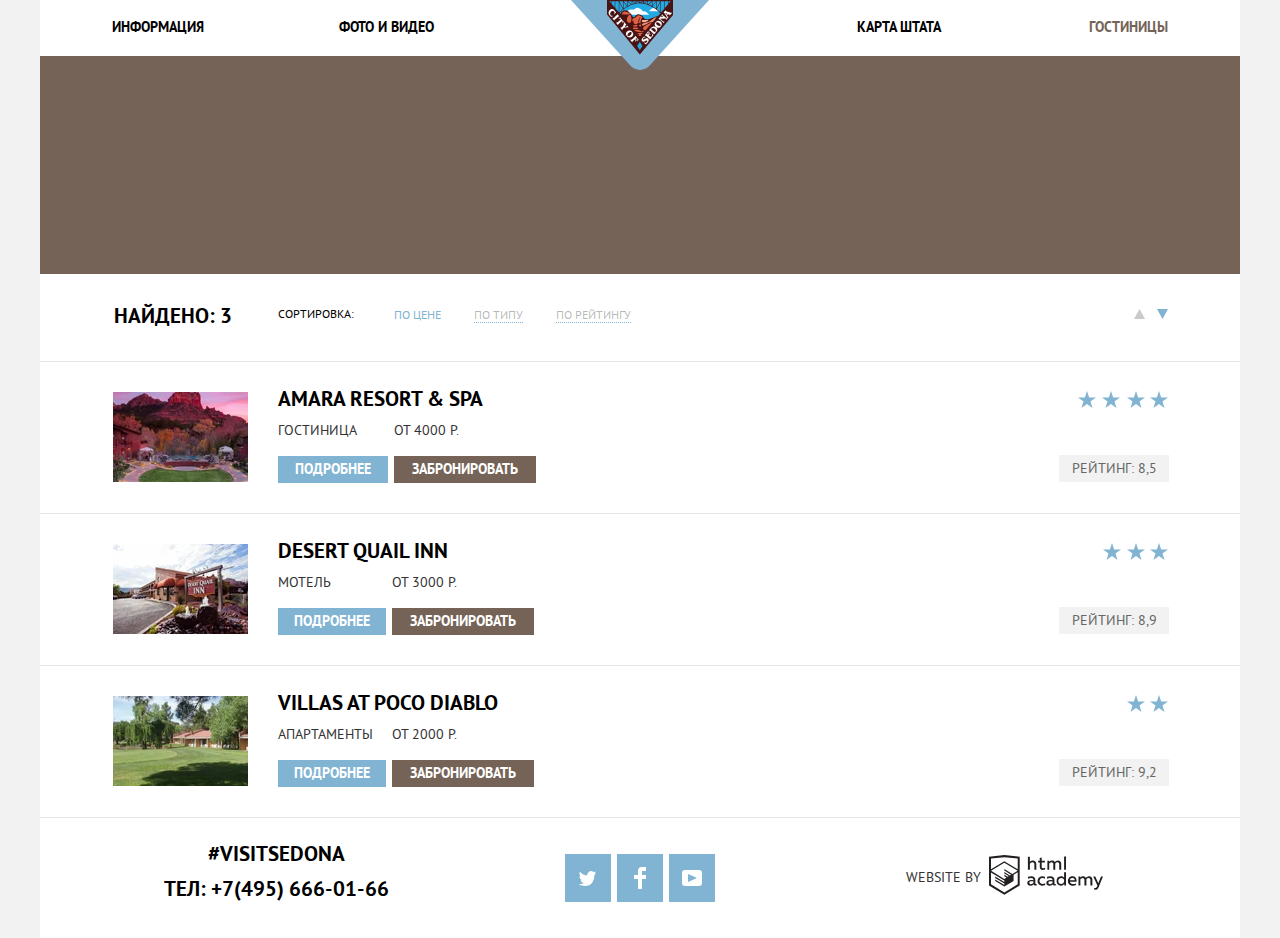
==== commit 2d6d9f30: "Исправляет отображение активных ссылок" ====
--- a/hotels.html
+++ b/hotels.html
@@ -70,13 +70,13 @@
 </header>
 
 <main class="main fix-container">
-  <section class="search-section section">
+  <section class="search-section">
     <h1 class="visually-hidden">Поиск гостиницы</h1>
 
     <!-- Форма поиска -->
   </section>
 
-  <section class="results-section section">
+  <section class="results-section">
     <header class="results-section__header">
       <h2 class="visually-hidden">Результаты поиска</h2>
 
@@ -92,7 +92,7 @@
 
         <ul class="results-controls__list">
           <li class="results-controls__list-item">
-            <a class="results-controls__sort-link results-controls__sort-link--current" href="?sort=price">По цене</a>
+            <a class="results-controls__sort-link results-controls__sort-link--current">По цене</a>
           </li>
 
           <li class="results-controls__list-item">
@@ -111,7 +111,7 @@
             </svg>
           </a>
 
-          <a class="results-controls__order-link results-controls__order-link--current" href="?order=increase"
+          <a class="results-controls__order-link results-controls__order-link--current"
              aria-label="Сортировка по возрастанию">
             <svg class="results-controls__order-link-icon" width="11" height="10" aria-hidden="true">
               <use class="results-controls__order-link-icon-symbol" href="#order-link-decrease"></use>
@@ -240,7 +240,7 @@
 </main>
 
 <footer class="footer fix-container">
-  <section class="footer__section">
+  <section class="footer__address-section">
     <h2 class="visually-hidden">Контакты</h2>
 
     <address class="footer__address">
--- a/css/style.css
+++ b/css/style.css
@@ -35,6 +35,11 @@
   /* Sort buttons */
 
   --sort-button-color: rgb(202, 202, 202);
+
+  /* Top section */
+
+  --top-section-background: rgb(202, 219, 234);
+  --line-color: rgb(229,229,229);
 }
 
 
@@ -118,35 +123,18 @@
 }
 
 
-/* Header */
-
-.header {
-  background-color: var(--contrast-color, rgb(255, 255, 255));
-}
-
-.header__navigation {
-
-}
-
-
-/* Navigation */
-
-.navigation {
-
-}
-
-.navigation__logo-link {
-
-}
-
-.navigation__logo-img {
-  display: block;
-  width: 138px;
-  height: 70px;
-}
-
-.navigation__menu {
-
+/* Page */
+
+.page {
+  height: 100%;
+}
+
+.page-body {
+  position: relative;
+  min-height: 100%;
+  display: grid;
+  grid-template-rows: min-content 1fr min-content;
+  align-content: start;
 }
 
 
@@ -162,204 +150,6 @@
 
 .link:active {
   color: var(--secondary-color-opacity-30, rgba(0, 0, 0, 0.3));
-}
-
-
-/* Menu */
-
-.menu {
-  list-style: none;
-  margin: 0;
-  padding: 0;
-
-  font-weight: 700;
-  line-height: 1.857;
-}
-
-.menu__item {
-
-}
-
-.menu__link {
-
-}
-
-.menu__link--current {
-  color: var(--secondary-accent-color, rgb(118, 99, 87));
-}
-
-.menu__link--current:hover {
-  color: var(--secondary-accent-color, rgb(118, 99, 87));
-}
-
-
-/* Main */
-
-.main {
-
-}
-
-
-/* Section */
-
-.section {
-
-}
-
-.section__description {
-  line-height: 1.857;
-  text-align: center;
-}
-
-
-/* Top-section */
-
-.top-section {
-
-  background-color: var(--accent-color, rgb(129, 179, 210));
-}
-
-.top-section__description {
-  font-size: 1.5rem;
-  font-weight: 700;
-  line-height: 1.238;
-  color: var(--secondary-color, rgb(0, 0, 0));
-  text-align: center;
-
-  background-color: var(--contrast-color, rgb(255, 255, 255));
-}
-
-
-/* Reasons-section */
-
-.reasons-section {
-  background-color: var(--contrast-color, rgb(255, 255, 255));
-}
-
-.reasons-section__list {
-  list-style: none;
-  margin: 0;
-  padding: 0;
-}
-
-.reasons-section__list-item {
-
-}
-
-/* Reason */
-
-.reason {
-  background-color: var(--secondary-contrast-color, rgb(238, 238, 238));
-}
-
-.reason--expanded-sub-list {
-  counter-reset: reasonCounter;
-  color: var(--contrast-color, rgb(255, 255, 255));
-  background-color: var(--accent-color, rgb(129, 179, 210));
-}
-
-.reason--expanded-image {
-  color: var(--contrast-color, rgb(255, 255, 255));
-  background-color: var(--accent-color, rgb(129, 179, 210));
-}
-
-.reason__container {
-
-}
-
-.reason__title {
-  font-size: 1.5rem;
-  line-height: 1;
-  text-align: center;
-}
-
-.reason__description::before {
-  counter-increment: reasonCounter;
-  content: "— № " counter(reasonCounter) " —";
-}
-
-.reason__description {
-  text-align: center;
-}
-
-.reason__picture {
-  display: block;
-}
-
-.reason__image {
-  display: block;
-  width: 800px;
-  height: 256px;
-}
-
-.reason__sub-list {
-  list-style: none;
-  margin: 0;
-  padding: 0;
-}
-
-.reason__sub-list-item {
-
-}
-
-
-/* Feature */
-
-.feature {
-  background-color: var(--contrast-color, rgb(255, 255, 255));
-}
-
-.feature--hotels {
-
-}
-
-.feature--food {
-
-}
-
-.feature--souvenirs {
-
-}
-
-.feature__title {
-  font-size: 1.5rem;
-  line-height: 1;
-  color: var(--secondary-color, rgb(0, 0, 0));
-  text-align: center;
-}
-
-.feature__description {
-  color: var(--primary-color, rgb(51, 51, 51));
-  text-align: center;
-}
-
-
-/* Order-section */
-
-.order-section {
-  background-color: var(--contrast-color, rgb(255, 255, 255));
-}
-
-.order-section__subtitle {
-  font-size: 2.143rem;
-  font-weight: 700;
-  line-height: 0.8;
-  text-align: center;
-}
-
-.order-section__button {
-
-}
-
-
-/* Map-section */
-
-.map-section {
-
-}
-
-.map-section__map {
-
 }
 
 
@@ -408,28 +198,418 @@
 }
 
 
-/* Search-section */
-
-.search-section {
-
-}
-
-
-/* Results-section */
-
-.results-section {
+/* Header */
+
+.header {
   background-color: var(--contrast-color, rgb(255, 255, 255));
 }
 
-.results-section__header {
-
-}
-
-.results-section__header-title {
+.header__navigation {
+
+}
+
+
+/* Navigation */
+
+.navigation {
+  position: relative;
+}
+
+.navigation__logo-link {
+  position: absolute;
+  left: 50%;
+  transform: translateX(-50%);
+  justify-self: center;
+}
+
+.navigation__logo-img {
+  display: block;
+  width: 138px;
+  height: 70px;
+}
+
+.navigation__menu {
+  margin-left: 72px;
+  margin-right: 72px;
+}
+
+
+/* Menu */
+
+.menu {
+  display: flex;
+  align-items: center;
+  margin-top: 0;
+  margin-bottom: 0;
+  padding: 0;
+  list-style: none;
+
+  font-weight: 700;
+  line-height: 1.857;
+}
+
+.menu__item {
+  min-width: 127px;
+  padding-top: 15px;
+  padding-bottom: 15px;
+}
+
+.menu__item:nth-child(1) {
+  margin-right: 100px;
+  text-align: left;
+}
+.menu__item:nth-child(2) {
+  margin-right: auto;
+  text-align: left;
+}
+
+.menu__item:nth-child(3) {
+  text-align: right;
+}
+
+.menu__item:nth-child(4) {
+  margin-left: 100px;
+  text-align: right;
+}
+
+.menu__link {
+
+}
+
+.menu__link--current {
+  color: var(--secondary-accent-color, rgb(118, 99, 87));
+}
+
+.menu__link--current:hover {
+  color: var(--secondary-accent-color, rgb(118, 99, 87));
+}
+
+
+/* Main */
+
+.main {
+
+}
+
+
+/* Top-section */
+
+.top-section {
+  display: flex;
+  flex-direction: column;
+  align-items: center;
+  padding-top: 77px;
+
+  background-color: var(--top-section-background, rgb(202, 219, 234));
+  background-image: url('../img/top-section-background.jpg');
+  background-position: center top;
+  background-repeat: no-repeat;}
+
+.top-section::before {
+  content: url('../img/welcome.svg');
+  display: block;
+  width: 458px;
+  height: 352px;
+  margin-bottom: 81px;
+}
+
+.top-section__description {
+  position: relative;
+  align-self: stretch;
+  margin-top: 0;
+  margin-bottom: 0;
+  padding-top: 42px;
+  padding-bottom: 47px;
   font-size: 1.5rem;
   font-weight: 700;
   line-height: 1.238;
   color: var(--secondary-color, rgb(0, 0, 0));
+  text-align: center;
+
+  background-color: var(--contrast-color, rgb(255, 255, 255));
+}
+
+.top-section__description::before {
+  content: "";
+  position: absolute;
+  top: 0;
+  transform: translateY(-100%);
+  display: block;
+  width: 1200px;
+  height: 57px;
+  margin-bottom: 45px;
+  clip-path: url('#shape');
+  background-color: var(--contrast-color, rgb(255, 255, 255));
+}
+
+
+/* Reasons-section */
+
+.reasons-section {
+  background-color: var(--contrast-color, rgb(255, 255, 255));
+}
+
+.reasons-section__description {
+  margin-top: 0;
+  margin-bottom: 51px;
+  line-height: 1.857;
+  text-align: center;
+}
+
+.reasons-section__list {
+  display: grid;
+  grid-template-columns: repeat(3, 1fr);
+  grid-template-rows: min-content;
+  list-style: none;
+  margin: 0;
+  padding: 0;
+}
+
+.reasons-section__list-item {
+
+}
+
+/* Reason */
+
+.reason {
+  padding-top: 47px;
+  padding-left: 60px;
+  padding-right: 60px;
+
+  background-color: var(--secondary-contrast-color, rgb(238, 238, 238));
+}
+
+.reason--expanded-sub-list {
+  grid-column: 1 / -1;
+
+  display: grid;
+  grid-template-columns: repeat(3, 1fr);
+  grid-template-rows: repeat(2, min-content);
+
+  padding-top: 0;
+  padding-left: 0;
+  padding-right: 0;
+
+  counter-reset: reasonCounter;
+  color: var(--contrast-color, rgb(255, 255, 255));
+  background-color: var(--accent-color, rgb(129, 179, 210));
+}
+
+.reason--expanded-image {
+  grid-column: 1 / -1;
+
+  display: grid;
+  grid-template-columns: repeat(3, 1fr);
+  grid-template-rows: min-content;
+
+  padding-top: 0;
+  padding-left: 0;
+  padding-right: 0;
+
+  color: var(--contrast-color, rgb(255, 255, 255));
+  background-color: var(--accent-color, rgb(129, 179, 210));
+}
+
+.reason--expanded-image .reason__container {
+  order: 2;
+}
+
+.reason--expanded-image .reason__picture {
+  order: 1;
+}
+
+.reason__container {
+  padding-top: 47px;
+  padding-left: 40px;
+  padding-right: 40px;
+}
+
+.reason__title {
+  margin-top: 0;
+  margin-bottom: 26px;
+  font-size: 1.5rem;
+  line-height: 1;
+  text-align: center;
+}
+
+.reason__description::before {
+  margin-bottom: 24px;
+  counter-increment: reasonCounter;
+  content: "— № " counter(reasonCounter) " —";
+}
+
+.reason__description {
+  margin-top: 0;
+  margin-bottom: 54px;
+  display: flex;
+  flex-direction: column;
+  text-align: center;
+}
+
+.reason__picture {
+  grid-column: span 2;
+  display: block;
+}
+
+.reason__image {
+  display: block;
+  width: 800px;
+  height: 256px;
+}
+
+.reason__sub-list {
+  grid-column: 1 / -1;
+  grid-row: 2 / span 1;
+
+  display: grid;
+  grid-template-columns: repeat(3, 1fr);
+  grid-template-rows: min-content;
+  list-style: none;
+  margin: 0;
+  padding: 0;
+}
+
+.reason__sub-list-item {
+
+}
+
+
+/* Feature */
+
+.feature {
+  display: flex;
+  flex-direction: column;
+  align-items: center;
+  padding-top: 53px;
+  padding-left: 50px;
+  padding-right: 50px;
+
+  background-color: var(--contrast-color, rgb(255, 255, 255));
+}
+
+.feature::before {
+  content: "";
+  display: block;
+  width: 80px;
+  height: 80px;
+  margin-bottom: 26px;
+}
+
+.feature--hotels {
+
+}
+
+.feature--food {
+
+}
+
+.feature--souvenirs {
+
+}
+
+.feature__title {
+  margin-top: 0;
+  margin-bottom: 26px;
+  font-size: 1.5rem;
+  line-height: 1;
+  color: var(--secondary-color, rgb(0, 0, 0));
+  text-align: center;
+}
+
+.feature__description {
+  margin-top: 0;
+  margin-bottom: 82px;
+
+  color: var(--primary-color, rgb(51, 51, 51));
+  text-align: center;
+}
+
+
+/* Order-section */
+
+.order-section {
+  padding-top: 58px;
+
+  background-color: var(--contrast-color, rgb(255, 255, 255));
+}
+
+.order-section__subtitle {
+  margin-top: 0;
+  margin-bottom: 30px;
+  font-size: 2.143rem;
+  font-weight: 700;
+  line-height: 0.8;
+  text-align: center;
+}
+
+.order-section__description {
+  margin-top: 0;
+  margin-bottom: 43px;
+  line-height: 1.857;
+  text-align: center;
+}
+
+.order-section__button {
+  min-width: 568px;
+  min-height: 86px;
+  margin-left: auto;
+  margin-right: auto;
+
+  font-size: 1.5rem;
+  line-height: 1.238;
+}
+
+
+/* Map-section */
+
+.map-section {
+
+}
+
+.map-section__map {
+  display: block;
+  width: 100%;
+  height: 594px;
+
+  border: none;
+}
+
+
+/* Search-section */
+
+.search-section {
+  min-height: 218px;
+  background-color: var(--secondary-accent-color, rgb(118, 99, 87));
+}
+
+
+/* Results-section */
+
+.results-section {
+  padding-bottom: 120px;
+
+  background-color: var(--contrast-color, rgb(255, 255, 255));
+}
+
+.results-section__header {
+  display: flex;
+  align-items: flex-start;
+  padding-top: 29px;
+  padding-bottom: 32px;
+  padding-left: 74px;
+  padding-right: 66px;
+
+  border-bottom: 1px solid var(--line-color, rgb(229,229,229));
+}
+
+.results-section__header-title {
+  margin-top: 0;
+  margin-bottom: 0;
+  margin-right: 46px;
+  font-size: 1.5rem;
+  font-weight: 700;
+  line-height: 1.238;
+  color: var(--secondary-color, rgb(0, 0, 0));
 }
 
 .results-section__header-number {
@@ -447,29 +627,43 @@
 }
 
 .results-section__list-item {
-
+  padding-top: 24px;
+  padding-bottom: 30px;
+  padding-left: 73px;
+  padding-right: 71px;
+
+  border-bottom: 1px solid var(--line-color, rgb(229,229,229));
 }
 
 
 /* Results-controls */
 
 .results-controls {
-
+  flex-grow: 1;
+  display: flex;
+  align-items: center;
 }
 
 .results-controls__label {
+  margin-top: 0;
+  margin-bottom: 0;
+  margin-right: 40px;
+
   font-size: 0.85714rem;
   color: var(--secondary-color, rgb(0, 0, 0));
 }
 
 .results-controls__list {
+  display: flex;
+  margin: 0;
+  margin-right: auto;
+  padding: 0;
+
   list-style: none;
-  margin: 0;
-  padding: 0;
-}
-
-.results-controls__list-item {
-
+}
+
+.results-controls__list-item:not(:last-of-type) {
+  margin-right: 33px;
 }
 
 .results-controls__sort-link {
@@ -492,12 +686,25 @@
   border-bottom: none;
 }
 
+.results-controls__sort-link--current:hover {
+  color: var(--accent-color, rgb(129, 179, 210));
+}
+
+.results-controls__sort-link--current:active {
+  color: var(--accent-color, rgb(129, 179, 210));
+}
+
 .results-controls__order-links-wrapper {
-
+  display: flex;
+  align-items: center;
 }
 
 .results-controls__order-link {
-
+  display: flex;
+  justify-content: center;
+  align-items: center;
+  width: 23px;
+  height: 23px;
 }
 
 .results-controls__order-link-icon {
@@ -520,44 +727,78 @@
   fill: var(--accent-color, rgb(129, 179, 210));
 }
 
+.results-controls__order-link--current:hover .results-controls__order-link-icon-symbol {
+  fill: var(--accent-color, rgb(129, 179, 210));
+}
+
+.results-controls__order-link--current:active .results-controls__order-link-icon-symbol {
+  fill: var(--accent-color, rgb(129, 179, 210));
+}
+
 
 /* Hotel */
 
 .hotel {
-
+  display: flex;
 }
 
 .hotel__info-container {
-
+  order: 2;
+
+  display: grid;
+  grid-template-columns: repeat(2, min-content);
+  grid-template-rows: repeat(3, min-content);
+  column-gap: 6px;
+
+  margin-right: auto;
 }
 
 .hotel__title-link {
-
+  grid-column: 1 / -1;
+  grid-row: 1 / span 1;
+  margin-bottom: 8px;
 }
 
 .hotel__title {
+  margin-top: 0;
+  margin-bottom: 0;
   font-size: 1.5rem;
   line-height: 1.238;
 }
 
 .hotel__type {
-
+  margin-top: 0;
+  margin-bottom: 15px;
+  grid-column: 1 /span 1;
+  grid-row: 2 / span 1;
 }
 
 .hotel__price {
-
+  margin-top: 0;
+  margin-bottom: 15px;
+  grid-column: 2 /span 1;
+  grid-row: 2 / span 1;
 }
 
 .hotel__about {
-
+  grid-column: 1 /span 1;
+  grid-row: 3 / span 1;
+  min-width: 110px;
+  min-height: 27px;
 }
 
 .hotel__booking {
-
+  grid-column: 2 /span 1;
+  grid-row: 3 / span 1;
+  min-width: 142px;
+  min-height: 27px;
 }
 
 .hotel__picture {
+  order: 1;
   display: block;
+  margin-top: 6px;
+  margin-right: 30px;
 }
 
 .hotel__image {
@@ -567,14 +808,27 @@
 }
 
 .hotel__rating-container {
-
+  order: 3;
+  display: flex;
+  flex-direction: column;
+  padding-top: 5px;
 }
 
 .hotel__stars {
   display: block;
+  align-self: flex-end;
+  margin-bottom: 47px;
 }
 
 .hotel__rating {
+  display: flex;
+  justify-content: center;
+  align-items: center;
+  min-width: 110px;
+  min-height: 27px;
+  margin-top: 0;
+  margin-bottom: 0;
+
   color: var(--addition-primary-color, rgb(102, 102, 102));
   background-color: var(--addition-contrast-color, rgb(242, 242, 242));
 }
@@ -582,11 +836,27 @@
 /* Footer */
 
 .footer {
+  position: absolute;
+  bottom: 0;
+  left: 50%;
+  transform: translateX(-50%);
+
+  display: grid;
+  grid-template-columns: repeat(3, 1fr);
+  grid-template-rows: auto;
+  align-items: center;
+  justify-items: center;
+  min-height: 120px;
+  padding-left: 55px;
+  padding-right: 55px;
+
   background-color: var(--contrast-color-opacity-90, rgba(255, 255, 255, 0.9));
 }
 
-.footer__section {
-
+.footer__address-section {
+  align-self: stretch;
+
+  padding-top: 23px;
 }
 
 .footer__address {
@@ -599,7 +869,8 @@
 }
 
 .footer__tag {
-
+  margin-top: 0;
+  margin-bottom: 9px;
 }
 
 .footer__link {
@@ -611,10 +882,18 @@
 }
 
 .footer__logo {
+  justify-self: stretch;
+  display: flex;
+  align-items: center;
+  margin-top: 0;
+  margin-bottom: 0;
+  padding-left: 84px;
+
   text-align: center;
 }
 
 .footer__logo-link {
+  margin-left: 8px;
   vertical-align: middle;
 }
 
@@ -639,13 +918,15 @@
 /* Socials */
 
 .socials {
+  display: flex;
+
   list-style: none;
   margin: 0;
   padding: 0;
 }
 
-.socials__item {
-
+.socials__item:not(:last-of-type) {
+  margin-right: 6px;
 }
 
 .socials__link {
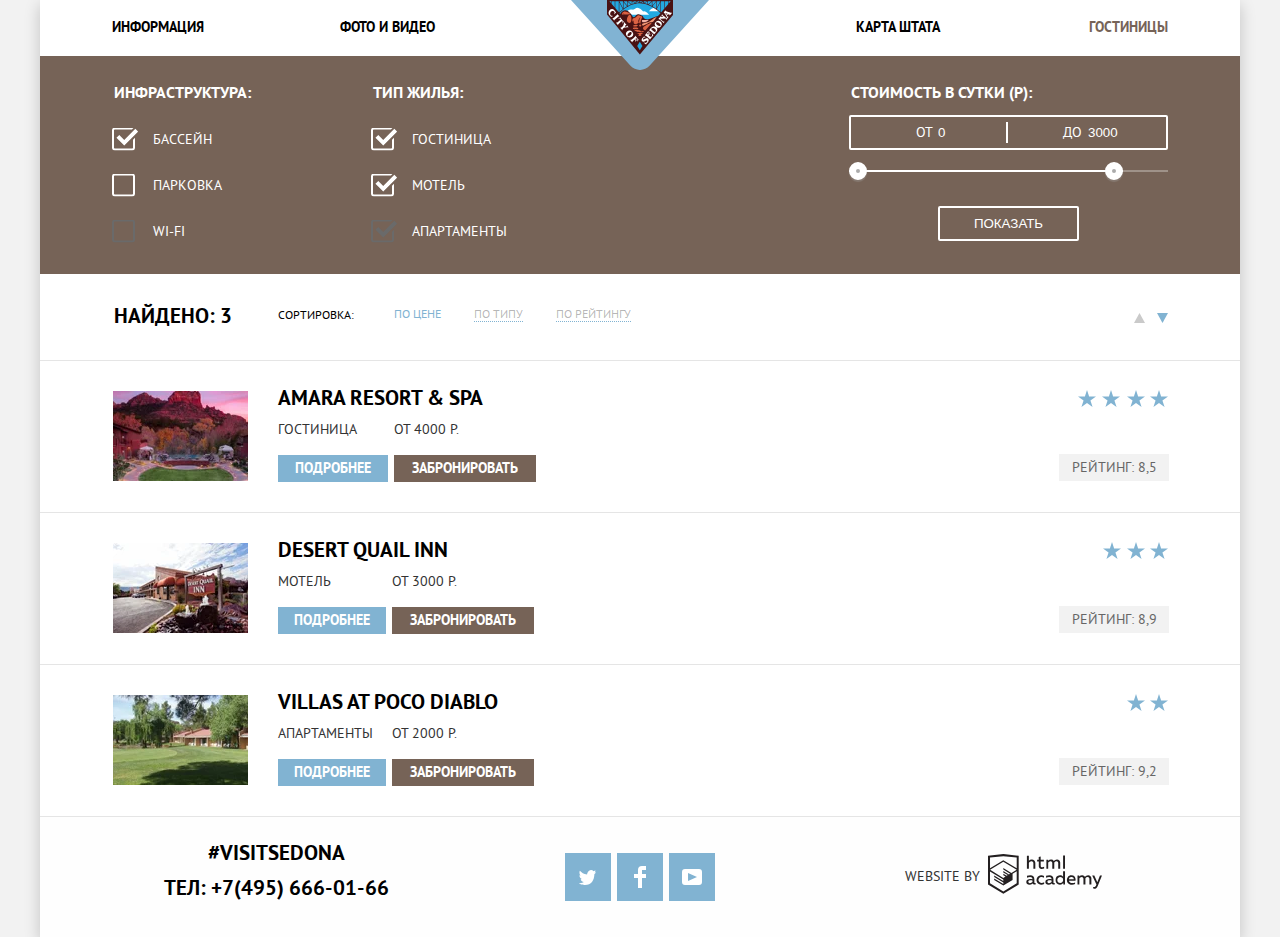
==== commit 899a1874: "Исправляет мелкие ошибки и стилизацию" ====
--- a/hotels.html
+++ b/hotels.html
@@ -1,297 +1,336 @@
 <!DOCTYPE html>
 <html class="page" lang="ru">
+
 <head>
   <meta charset="utf-8">
   <title>HTML Academy: Седона</title>
   <link rel="stylesheet" href="css/normalize.css">
   <link rel="stylesheet" href="css/style.css">
 
-  <link rel="preload" href="/fonts/ptsans.woff2" as="font" crossorigin="anonymous">
-  <link rel="preload" href="/fonts/ptsansbold.woff2" as="font" crossorigin="anonymous">
+  <link rel="preload" href="fonts/ptsans.woff2" as="font" crossorigin="anonymous">
+  <link rel="preload" href="fonts/ptsansbold.woff2" as="font" crossorigin="anonymous">
 </head>
 
 <body class="page-body">
-<svg class="visually-hidden" width="0" height="0" viewBox="0 0 0 0" aria-hidden="true">
-  <symbol id="logo-htmlacademy" viewBox="0 0 114 40">
-    <path fill-rule="evenodd"
-          clip-rule="evenodd"
-          d="M15.52.06h-.17L0 1.72v28.77l15.35 9.35 15.35-9.35V1.72L15.52.06zm61.5 1.56h-1.93v13.11h1.93V1.63zm-36.16.01v5.14a3.98 3.98 0 012.85-1.23c.97-.06 1.92.3 2.62 1 .69.7 1.06 1.67 1.01 2.67v5.55h-1.97v-5.3c.05-.51-.1-1.03-.41-1.43a1.9 1.9 0 00-1.3-.72h-.3c-1.01.06-1.93.62-2.46 1.5v5.95h-2V1.63h1.96zm36.16 28.85h-1.74v-1.42a4.06 4.06 0 01-3.37 1.66 4.7 4.7 0 01-4.33-4.74 4.7 4.7 0 014.33-4.73c1.21-.04 2.37.47 3.17 1.4v-5.33h1.94v13.16zm-29.95-1.42c.2 0 .39-.04.58-.1v1.43c-.4.15-.82.23-1.25.22a1.76 1.76 0 01-1.76-1.08 5.04 5.04 0 01-3.31 1.17c-1.6 0-3.07-.9-3.07-2.75 0-2.3 2.1-3.01 3.91-3.01.77.01 1.54.1 2.29.27v-.33c0-1.07-.8-1.9-2.31-1.9-1.1 0-2.17.23-3.17.68v-1.83c1.09-.38 2.22-.58 3.37-.6 2.49 0 4.02 1.22 4.02 3.95v3.23a.6.6 0 00.13.43c.1.12.23.2.39.2h.18v.02zm-6.8-1.22c.03.39.2.75.5 1 .28.26.66.38 1.04.35h.12c.95 0 1.87-.39 2.54-1.08v-1.53c-.63-.14-1.27-.21-1.91-.23-1.05 0-2.28.36-2.28 1.49zm15.75-5.9a5.18 5.18 0 00-2.7-.7h-.38c-1.2.05-2.35.58-3.18 1.48-.83.9-1.27 2.1-1.23 3.34v.44a4.48 4.48 0 004.72 4.23c1 .03 2-.18 2.91-.61v-1.85c-.78.45-1.67.69-2.56.7a2.88 2.88 0 01-2.66-1.43 3.02 3.02 0 010-3.07 2.88 2.88 0 012.66-1.43c.86 0 1.7.26 2.42.75v-1.85zm10.13 7.12c.2 0 .4-.04.58-.1v1.43c-.4.15-.82.23-1.24.22a1.76 1.76 0 01-1.77-1.08 5.04 5.04 0 01-3.3 1.17c-1.6 0-3.08-.9-3.08-2.75 0-2.3 2.11-3.01 3.92-3.01.77.01 1.53.1 2.29.27v-.33c0-1.07-.8-1.9-2.32-1.9-1.09 0-2.16.23-3.16.68v-1.83c1.08-.38 2.22-.58 3.37-.6 2.49 0 4.02 1.22 4.02 3.95v3.23a.6.6 0 00.12.43c.1.12.24.2.4.2h.17v.02zm-6.3-.21c-.29-.26-.47-.62-.5-1.01h.03c0-1.13 1.16-1.49 2.28-1.49.64.02 1.28.1 1.9.23v1.53a3.54 3.54 0 01-2.54 1.08h-.11a1.4 1.4 0 01-1.05-.34zm9.48-2.92c0-1.64 1.3-2.98 2.9-2.98l.03.06c1.21 0 2.31.73 2.8 1.86v2.16a3.02 3.02 0 01-2.82 1.88 2.95 2.95 0 01-2.91-2.98zm14.02-4.68c3.5 0 4.7 2.89 4.13 5.49h-6.56c.22 1.62 1.76 2.28 3.37 2.28.96 0 1.91-.22 2.78-.64v1.73c-1 .43-2.08.64-3.16.61-2.67 0-5.01-1.53-5.01-4.77a4.57 4.57 0 011.14-3.27c.8-.89 1.9-1.41 3.08-1.46h.23v.03zm-2.48 3.93a2.42 2.42 0 012.57-2.27h.05c.62-.06 1.23.17 1.67.62.44.45.67 1.08.62 1.71h-4.91v-.06zm8.62 5.28V21.5h1.74v1.07a3.98 3.98 0 012.93-1.37 3 3 0 012.79 1.52 4.3 4.3 0 013.07-1.44 3.2 3.2 0 012.49 1.01c.64.69.97 1.63.88 2.58v5.61h-2v-5.55c.05-.46-.08-.91-.37-1.27a1.67 1.67 0 00-1.13-.62h-.27c-.87.05-1.67.5-2.19 1.2v6.24h-2v-5.55c.04-.46-.1-.92-.38-1.27-.29-.35-.7-.57-1.15-.61h-.21c-.94.08-1.8.6-2.33 1.4v6.07h-1.83l-.04-.06zm24.49-8.99h-2l-2.66 6.8-3.01-6.78h-2.11l4.22 9.06-.18.45c-.52 1.36-1.24 2.05-2.19 2.05-.3 0-.6-.04-.9-.13v1.7c.39.1.78.14 1.17.15 1.33 0 2.58-.75 3.53-3.09l4.13-10.2zM52.68 5.8V2.55l-1.95.46v2.72h-1.59V7.5h1.65V12c-.07.83.23 1.64.82 2.21.59.58 1.4.85 2.2.75.79 0 1.58-.12 2.33-.38v-1.73c-.57.24-1.17.36-1.78.36-1.14 0-1.67-.39-1.67-1.58v-4.1h3.16V5.78H52.7zm5.7 8.96v-9h1.76v1.08a3.98 3.98 0 012.92-1.38A3 3 0 0165.8 6.9a4.3 4.3 0 013.07-1.44 3.2 3.2 0 012.5 1.05c.63.7.94 1.66.84 2.62v5.62h-2V9.2c.04-.46-.1-.91-.37-1.27a1.67 1.67 0 00-1.14-.62h-.24c-.86.05-1.66.5-2.18 1.2v6.24h-2V9.2c.04-.46-.1-.91-.37-1.27a1.67 1.67 0 00-1.13-.62h-.25c-.94.08-1.8.6-2.33 1.39v6.07H58.4zM28.7 29.3v.02-.02zm0-11.98V29.3l-13.35 8.13L2 29.32v-11.8L15.3 25.6v1.42l-9.1-5.5v1.41l9.15 5.62v1.5L6.19 24.5v1.45l9.16 5.62 9.23-5.65v-6.1l4.12-2.5zm0-1.54l-3.66 2.16-1.7 1.07-8.03-4.93v1.42l6.85 4.23-.15.1-1.06.58-5.66-3.46v1.45l4.47 2.72-1.05.72-3.38-2.05v1.41l2.22 1.34-2.25 1.36L2.1 15.86l13.2-8.13 13.4 8.05zM15.3 6.28l13.42 8.07V3.56L15.36 2.13 2.02 3.56v10.8l13.27-8.09z"/>
-  </symbol>
-
-  <symbol id="twitter" viewBox="0 0 17 16">
-    <path
-      d="M10.95 1.14a3.1 3.1 0 013.58 1.18c.67-.23 1.33-.48 2-.7a2.34 2.34 0 01-.85 1.76c.69.17 1.3-.49 1.3-.49-.16 1-1 1.79-1.56 2.03C15.2 11.67 12.25 16.13 5.34 16H4.9c-.41 0-4.17-.46-4.9-1.89 2.27.2 3.9-.42 4.7-1.18-.97-.3-2.69-.47-2.99-2.95.35.11.57.23 1.2.12C1.7 9.25.36 8.53.44 6.33a1.9 1.9 0 001.34.47c-.7-.24-1.97-3.36-.9-4.95 1.82 1.85 3.74 3.6 7.16 3.77.2-2.29 1.13-3.83 2.9-4.48z"/>
-  </symbol>
-
-  <symbol id="facebook" viewBox="0 0 12 22">
-    <path d="M12 4V0H8a4 4 0 00-4 4v4H0v4h4v10h4V12h4V8H8V4h4z"/>
-  </symbol>
-
-  <symbol id="youtube" viewBox="0 0 20 16">
-    <path fill-rule="evenodd"
-          clip-rule="evenodd"
-          d="M3 0h14a3 3 0 013 3v10a3 3 0 01-3 3H3a3 3 0 01-3-3V3a3 3 0 013-3zm3.03 4v8L15 8 6.03 4z"/>
-  </symbol>
-
-  <symbol id="order-link-increase" viewBox="0 0 11 10">
-    <path d="M5.5 0L0 10h11L5.5 0z"/>
-  </symbol>
-
-  <symbol id="order-link-decrease" viewBox="0 0 11 10">
-    <path d="M5.5 10L0 0h11"/>
-  </symbol>
-</svg>
-
-<header class="header fix-container">
-  <nav class="header__navigation navigation">
-    <a class="navigation__logo-link" href="index.html">
-      <img class="navigation__logo-img" src="img/logo.svg" width="138" height="70"
-           alt="Логотип города Седона: мост над горами на фоне облаков">
-    </a>
-
-    <ul class="navigation__menu menu">
-      <li class="menu__item">
-        <a class="menu__link link" href="blank.html">Информация</a>
-      </li>
-
-      <li class="menu__item">
-        <a class="menu__link link" href="blank.html">Фото и видео</a>
-      </li>
-
-      <li class="menu__item">
-        <a class="menu__link link" href="blank.html">Карта штата</a>
-      </li>
-
-      <li class="menu__item">
-        <a class="menu__link menu__link--current link">Гостиницы</a>
-      </li>
-    </ul>
-  </nav>
-</header>
-
-<main class="main fix-container">
-  <section class="search-section">
-    <h1 class="visually-hidden">Поиск гостиницы</h1>
-
-    <!-- Форма поиска -->
-  </section>
-
-  <section class="results-section">
-    <header class="results-section__header">
-      <h2 class="visually-hidden">Результаты поиска</h2>
-
-      <p class="results-section__header-title">
-        Найдено:
-        <span class="results-section__header-number">3</span>
-      </p>
-
-      <div class="results-section__results-controls results-controls">
-        <p class="results-controls__label">
-          Сортировка:
-        </p>
-
-        <ul class="results-controls__list">
-          <li class="results-controls__list-item">
-            <a class="results-controls__sort-link results-controls__sort-link--current">По цене</a>
-          </li>
-
-          <li class="results-controls__list-item">
-            <a class="results-controls__sort-link" href="?sort=type">По типу</a>
-          </li>
-
-          <li class="results-controls__list-item">
-            <a class="results-controls__sort-link" href="?sort=rating">По рейтингу</a>
+  <svg class="visually-hidden" width="0" height="0" viewBox="0 0 0 0" aria-hidden="true">
+    <symbol id="logo-htmlacademy" viewBox="0 0 114 40">
+      <path fill-rule="evenodd" clip-rule="evenodd"
+        d="M15.52.06h-.17L0 1.72v28.77l15.35 9.35 15.35-9.35V1.72L15.52.06zm61.5 1.56h-1.93v13.11h1.93V1.63zm-36.16.01v5.14a3.98 3.98 0 012.85-1.23c.97-.06 1.92.3 2.62 1 .69.7 1.06 1.67 1.01 2.67v5.55h-1.97v-5.3c.05-.51-.1-1.03-.41-1.43a1.9 1.9 0 00-1.3-.72h-.3c-1.01.06-1.93.62-2.46 1.5v5.95h-2V1.63h1.96zm36.16 28.85h-1.74v-1.42a4.06 4.06 0 01-3.37 1.66 4.7 4.7 0 01-4.33-4.74 4.7 4.7 0 014.33-4.73c1.21-.04 2.37.47 3.17 1.4v-5.33h1.94v13.16zm-29.95-1.42c.2 0 .39-.04.58-.1v1.43c-.4.15-.82.23-1.25.22a1.76 1.76 0 01-1.76-1.08 5.04 5.04 0 01-3.31 1.17c-1.6 0-3.07-.9-3.07-2.75 0-2.3 2.1-3.01 3.91-3.01.77.01 1.54.1 2.29.27v-.33c0-1.07-.8-1.9-2.31-1.9-1.1 0-2.17.23-3.17.68v-1.83c1.09-.38 2.22-.58 3.37-.6 2.49 0 4.02 1.22 4.02 3.95v3.23a.6.6 0 00.13.43c.1.12.23.2.39.2h.18v.02zm-6.8-1.22c.03.39.2.75.5 1 .28.26.66.38 1.04.35h.12c.95 0 1.87-.39 2.54-1.08v-1.53c-.63-.14-1.27-.21-1.91-.23-1.05 0-2.28.36-2.28 1.49zm15.75-5.9a5.18 5.18 0 00-2.7-.7h-.38c-1.2.05-2.35.58-3.18 1.48-.83.9-1.27 2.1-1.23 3.34v.44a4.48 4.48 0 004.72 4.23c1 .03 2-.18 2.91-.61v-1.85c-.78.45-1.67.69-2.56.7a2.88 2.88 0 01-2.66-1.43 3.02 3.02 0 010-3.07 2.88 2.88 0 012.66-1.43c.86 0 1.7.26 2.42.75v-1.85zm10.13 7.12c.2 0 .4-.04.58-.1v1.43c-.4.15-.82.23-1.24.22a1.76 1.76 0 01-1.77-1.08 5.04 5.04 0 01-3.3 1.17c-1.6 0-3.08-.9-3.08-2.75 0-2.3 2.11-3.01 3.92-3.01.77.01 1.53.1 2.29.27v-.33c0-1.07-.8-1.9-2.32-1.9-1.09 0-2.16.23-3.16.68v-1.83c1.08-.38 2.22-.58 3.37-.6 2.49 0 4.02 1.22 4.02 3.95v3.23a.6.6 0 00.12.43c.1.12.24.2.4.2h.17v.02zm-6.3-.21c-.29-.26-.47-.62-.5-1.01h.03c0-1.13 1.16-1.49 2.28-1.49.64.02 1.28.1 1.9.23v1.53a3.54 3.54 0 01-2.54 1.08h-.11a1.4 1.4 0 01-1.05-.34zm9.48-2.92c0-1.64 1.3-2.98 2.9-2.98l.03.06c1.21 0 2.31.73 2.8 1.86v2.16a3.02 3.02 0 01-2.82 1.88 2.95 2.95 0 01-2.91-2.98zm14.02-4.68c3.5 0 4.7 2.89 4.13 5.49h-6.56c.22 1.62 1.76 2.28 3.37 2.28.96 0 1.91-.22 2.78-.64v1.73c-1 .43-2.08.64-3.16.61-2.67 0-5.01-1.53-5.01-4.77a4.57 4.57 0 011.14-3.27c.8-.89 1.9-1.41 3.08-1.46h.23v.03zm-2.48 3.93a2.42 2.42 0 012.57-2.27h.05c.62-.06 1.23.17 1.67.62.44.45.67 1.08.62 1.71h-4.91v-.06zm8.62 5.28V21.5h1.74v1.07a3.98 3.98 0 012.93-1.37 3 3 0 012.79 1.52 4.3 4.3 0 013.07-1.44 3.2 3.2 0 012.49 1.01c.64.69.97 1.63.88 2.58v5.61h-2v-5.55c.05-.46-.08-.91-.37-1.27a1.67 1.67 0 00-1.13-.62h-.27c-.87.05-1.67.5-2.19 1.2v6.24h-2v-5.55c.04-.46-.1-.92-.38-1.27-.29-.35-.7-.57-1.15-.61h-.21c-.94.08-1.8.6-2.33 1.4v6.07h-1.83l-.04-.06zm24.49-8.99h-2l-2.66 6.8-3.01-6.78h-2.11l4.22 9.06-.18.45c-.52 1.36-1.24 2.05-2.19 2.05-.3 0-.6-.04-.9-.13v1.7c.39.1.78.14 1.17.15 1.33 0 2.58-.75 3.53-3.09l4.13-10.2zM52.68 5.8V2.55l-1.95.46v2.72h-1.59V7.5h1.65V12c-.07.83.23 1.64.82 2.21.59.58 1.4.85 2.2.75.79 0 1.58-.12 2.33-.38v-1.73c-.57.24-1.17.36-1.78.36-1.14 0-1.67-.39-1.67-1.58v-4.1h3.16V5.78H52.7zm5.7 8.96v-9h1.76v1.08a3.98 3.98 0 012.92-1.38A3 3 0 0165.8 6.9a4.3 4.3 0 013.07-1.44 3.2 3.2 0 012.5 1.05c.63.7.94 1.66.84 2.62v5.62h-2V9.2c.04-.46-.1-.91-.37-1.27a1.67 1.67 0 00-1.14-.62h-.24c-.86.05-1.66.5-2.18 1.2v6.24h-2V9.2c.04-.46-.1-.91-.37-1.27a1.67 1.67 0 00-1.13-.62h-.25c-.94.08-1.8.6-2.33 1.39v6.07H58.4zM28.7 29.3v.02-.02zm0-11.98V29.3l-13.35 8.13L2 29.32v-11.8L15.3 25.6v1.42l-9.1-5.5v1.41l9.15 5.62v1.5L6.19 24.5v1.45l9.16 5.62 9.23-5.65v-6.1l4.12-2.5zm0-1.54l-3.66 2.16-1.7 1.07-8.03-4.93v1.42l6.85 4.23-.15.1-1.06.58-5.66-3.46v1.45l4.47 2.72-1.05.72-3.38-2.05v1.41l2.22 1.34-2.25 1.36L2.1 15.86l13.2-8.13 13.4 8.05zM15.3 6.28l13.42 8.07V3.56L15.36 2.13 2.02 3.56v10.8l13.27-8.09z" />
+    </symbol>
+
+    <symbol id="twitter" viewBox="0 0 17 16">
+      <path d="M10.95 1.14a3.1 3.1 0 013.58 1.18c.67-.23 1.33-.48 2-.7a2.34 2.34 0 01-.85 1.76c.69.17 1.3-.49 1.3-.49-.16 1-1 1.79-1.56 2.03C15.2 11.67 12.25 16.13 5.34 16H4.9c-.41 0-4.17-.46-4.9-1.89 2.27.2 3.9-.42 4.7-1.18-.97-.3-2.69-.47-2.99-2.95.35.11.57.23 1.2.12C1.7 9.25.36 8.53.44 6.33a1.9 1.9 0 001.34.47c-.7-.24-1.97-3.36-.9-4.95 1.82 1.85 3.74 3.6 7.16 3.77.2-2.29 1.13-3.83 2.9-4.48z" />
+    </symbol>
+
+    <symbol id="facebook" viewBox="0 0 12 22">
+      <path d="M12 4V0H8a4 4 0 00-4 4v4H0v4h4v10h4V12h4V8H8V4h4z" />
+    </symbol>
+
+    <symbol id="youtube" viewBox="0 0 20 16">
+      <path fill-rule="evenodd" clip-rule="evenodd"
+        d="M3 0h14a3 3 0 013 3v10a3 3 0 01-3 3H3a3 3 0 01-3-3V3a3 3 0 013-3zm3.03 4v8L15 8 6.03 4z" />
+    </symbol>
+
+    <symbol id="order-link-increase" viewBox="0 0 11 10">
+      <path d="M5.5 0L0 10h11L5.5 0z" />
+    </symbol>
+
+    <symbol id="order-link-decrease" viewBox="0 0 11 10">
+      <path d="M5.5 10L0 0h11" />
+    </symbol>
+  </svg>
+
+  <div class="fix-container">
+    <header class="header">
+      <nav class="header__navigation navigation">
+        <a class="navigation__logo-link" href="index.html" aria-label="На гланую страницу">
+          <img class="navigation__logo-img" src="img/logo.svg" width="138" height="70"
+               alt="Логотип города Седона: мост над горами на фоне облаков">
+        </a>
+
+        <ul class="navigation__menu menu">
+          <li class="menu__item">
+            <a class="menu__link link" href="blank.html">Информация</a>
+          </li>
+
+          <li class="menu__item">
+            <a class="menu__link link" href="blank.html">Фото и видео</a>
+          </li>
+
+          <li class="menu__item">
+            <a class="menu__link link" href="blank.html">Карта штата</a>
+          </li>
+
+          <li class="menu__item">
+            <a class="menu__link menu__link--current link">Гостиницы</a>
           </li>
         </ul>
-
-        <div class="results-controls__order-links-wrapper">
-          <a class="results-controls__order-link" href="?order=decrease" aria-label="Сортировка по убыванию">
-            <svg class="results-controls__order-link-icon" width="11" height="10" aria-hidden="true">
-              <use class="results-controls__order-link-icon-symbol" href="#order-link-increase"></use>
-            </svg>
-          </a>
-
-          <a class="results-controls__order-link results-controls__order-link--current"
-             aria-label="Сортировка по возрастанию">
-            <svg class="results-controls__order-link-icon" width="11" height="10" aria-hidden="true">
-              <use class="results-controls__order-link-icon-symbol" href="#order-link-decrease"></use>
-            </svg>
-          </a>
-        </div>
-      </div>
+      </nav>
     </header>
 
-    <ul class="results-section__list">
-      <li class="results-section__list-item">
-        <article class="hotel">
-          <div class="hotel__info-container">
-            <a class="hotel__title-link link" href="blank.html">
-              <h3 class="hotel__title">Amara Resort &amp; Spa</h3>
+    <main class="main">
+      <section class="search-section">
+        <h1 class="visually-hidden">Поиск гостиницы</h1>
+
+        <form class="search-section__form search-form" method="GET" action="https://echo.htmlacademy.ru/">
+          <fieldset class="search-form__fieldset">
+            <legend class="search-form__legend">Инфраструктура:</legend>
+
+            <input class="seach-form__checkbox visually-hidden" type="checkbox" id="swimming-pool" name="swimming-pool" checked>
+            <label class="search-form__label" for="swimming-pool">Бассейн</label>
+
+            <input class="seach-form__checkbox visually-hidden" type="checkbox" id="parking" name="parking">
+            <label class="search-form__label" for="parking">Парковка</label>
+
+            <input class="seach-form__checkbox visually-hidden" type="checkbox" id="wi-fi" name="wi-fi" disabled>
+            <label class="search-form__label" for="wi-fi">Wi-Fi</label>
+          </fieldset>
+
+          <fieldset class="search-form__fieldset">
+            <legend class="search-form__legend">Тип жилья:</legend>
+
+            <input class="seach-form__checkbox visually-hidden" type="checkbox" id="hotel" name="hotel" checked>
+            <label class="search-form__label" for="hotel">Гостиница</label>
+
+            <input class="seach-form__checkbox visually-hidden" type="checkbox" id="motel" name="motel" checked>
+            <label class="search-form__label" for="motel">Мотель</label>
+
+            <input class="seach-form__checkbox visually-hidden" type="checkbox" id="apartments" name="apartments" checked disabled>
+            <label class="search-form__label" for="apartments">Апартаменты</label>
+          </fieldset>
+
+          <div class="search-form__range-wrapper">
+            <fieldset class="search-form__fieldset search-form__fieldset--range">
+              <legend class="search-form__legend">Стоимость в сутки (Р):</legend>
+
+              <div class="search-form__range range">
+                <div class="range__inputs-container">
+                  <label class="range__label">
+                    От
+                    <input class="range__input" type="text" name="cost-from" placeholder="0" pattern="^\d+$" inputmode="numeric">
+                  </label>
+
+                  <label class="range__label">
+                    До
+                    <input class="range__input" type="text" name="cost-to" placeholder="3000" pattern="^\d+$" inputmode="numeric">
+                  </label>
+                </div>
+
+                <div class="range__scale">
+                  <div class="range__bar" style="margin-left: 0%; width: 86%;">
+                    <div class="range__toggle range__toggle--min" tabindex="0" aria-label="Изменить нижнюю границу цены"></div>
+                    <div class="range__toggle range__toggle--max" tabindex="0" aria-label="Изменить верхнюю границу цены"></div>
+                  </div>
+                </div>
+              </div>
+            </fieldset>
+
+            <button class="search-form__button" type="submit">Показать</button>
+          </div>
+        </form>
+      </section>
+
+      <section class="results-section">
+        <header class="results-section__header">
+          <h2 class="visually-hidden">Результаты поиска</h2>
+
+          <p class="results-section__header-title">Найдено: 3</p>
+
+          <div class="results-section__results-controls results-controls">
+            <p class="results-controls__label">Сортировка:</p>
+
+            <ul class="results-controls__list">
+              <li class="results-controls__list-item">
+                <a class="results-controls__sort-link results-controls__sort-link--current">По цене</a>
+              </li>
+
+              <li class="results-controls__list-item">
+                <a class="results-controls__sort-link" href="?sort=type">По типу</a>
+              </li>
+
+              <li class="results-controls__list-item">
+                <a class="results-controls__sort-link" href="?sort=rating">По рейтингу</a>
+              </li>
+            </ul>
+
+            <div class="results-controls__order-links-wrapper">
+              <a class="results-controls__order-link" href="?order=decrease" aria-label="Сортировка по убыванию">
+                <svg class="results-controls__order-link-icon" width="11" height="10" aria-hidden="true">
+                  <use class="results-controls__order-link-icon-symbol" href="#order-link-increase"></use>
+                </svg>
+              </a>
+
+              <a class="results-controls__order-link results-controls__order-link--current" aria-label="Сортировка по возрастанию">
+                <svg class="results-controls__order-link-icon" width="11" height="10" aria-hidden="true">
+                  <use class="results-controls__order-link-icon-symbol" href="#order-link-decrease"></use>
+                </svg>
+              </a>
+            </div>
+          </div>
+        </header>
+
+        <ul class="results-section__list">
+          <li class="results-section__list-item">
+            <article class="hotel">
+              <div class="hotel__info-container">
+                <a class="hotel__title-link link" href="blank.html">
+                  <h3 class="hotel__title">Amara Resort &amp; Spa</h3>
+                </a>
+
+                <p class="hotel__type">Гостиница</p>
+
+                <p class="hotel__price">
+                  <span class="visually-hidden">Цена</span>
+                  От 4000 Р.
+                </p>
+
+                <a class="hotel__about button button--blue" href="blank.html">Подробнее</a>
+
+                <a class="hotel__booking button button--brown" href="blank.html">Забронировать</a>
+              </div>
+
+              <picture class="hotel__picture">
+                <source type="image/webp" srcset="img/hotel-1.webp 1x,
+                              img/hotel-1@2x.webp 2x">
+                <img class="hotel__image" src="img/hotel-1.jpg" srcset="img/hotel-1@2x.jpg 2x"
+                     alt="Зеленая площадка около отеля на фоне гор" width="135" height="90">
+              </picture>
+
+              <div class="hotel__rating-container">
+                <img class="hotel__stars" src="img/4-stars.svg" alt="4 звезды" width="91" height="17">
+
+                <p class="hotel__rating">Рейтинг: 8,5</p>
+              </div>
+            </article>
+          </li>
+
+          <li class="results-section__list-item">
+            <article class="hotel">
+              <div class="hotel__info-container">
+                <a class="hotel__title-link link" href="blank.html">
+                  <h3 class="hotel__title">Desert Quail Inn</h3>
+                </a>
+
+                <p class="hotel__type">Мотель</p>
+
+                <p class="hotel__price">
+                  <span class="visually-hidden">Цена</span>
+                  От 3000 Р.
+                </p>
+
+                <a class="hotel__about-button button button--blue" href="blank.html">Подробнее</a>
+
+                <a class="hotel__booking button button--brown" href="blank.html">Забронировать</a>
+              </div>
+
+              <picture class="hotel__picture">
+                <source type="image/webp" srcset="img/hotel-2.webp 1x,
+                              img/hotel-2@2x.webp 2x">
+                <img class="hotel__image" src="img/hotel-2.jpg" srcset="img/hotel-2@2x.jpg 2x"
+                     alt="Отель в ковбойском стиле" width="135" height="90">
+              </picture>
+
+              <div class="hotel__rating-container">
+                <img class="hotel__stars" src="img/3-stars.svg" alt="3 звезды" width="66" height="17">
+
+                <p class="hotel__rating">Рейтинг: 8,9</p>
+              </div>
+            </article>
+          </li>
+
+          <li class="results-section__list-item">
+            <article class="hotel">
+              <div class="hotel__info-container">
+                <a class="hotel__title-link link" href="blank.html">
+                  <h3 class="hotel__title">Villas at Poco Diablo</h3>
+                </a>
+
+                <p class="hotel__type">Апартаменты</p>
+
+                <p class="hotel__price">
+                  <span class="visually-hidden">Цена</span>
+                  От 2000 Р.
+                </p>
+
+                <a class="hotel__about-button button button--blue" href="blank.html">Подробнее</a>
+
+                <a class="hotel__booking button button--brown" href="blank.html">Забронировать</a>
+              </div>
+
+              <picture class="hotel__picture">
+                <source type="image/webp" srcset="img/hotel-3.webp 1x,
+                              img/hotel-3@2x.webp 2x">
+                <img class="hotel__image" src="img/hotel-3.jpg" srcset="img/hotel-3@2x.jpg 2x"
+                     alt="Зеленая площадка около отеля" width="135" height="90">
+              </picture>
+
+              <div class="hotel__rating-container">
+                <img class="hotel__stars" src="img/2-stars.svg" alt="3 звезды" width="42" height="17">
+
+                <p class="hotel__rating">Рейтинг: 9,2</p>
+              </div>
+            </article>
+          </li>
+        </ul>
+      </section>
+    </main>
+
+    <footer class="footer">
+      <section class="footer__address-section">
+        <h2 class="visually-hidden">Контакты</h2>
+
+        <address class="footer__address">
+          <p class="footer__tag">#visitSEDONA</p>
+
+          <a class="footer__link link" href="tel:+74956660166">Тел: +7(495) 666-01-66</a>
+        </address>
+      </section>
+
+      <section class="footer__section">
+        <h2 class="visually-hidden">Социальные сети</h2>
+
+        <ul class="footer__socials socials">
+          <li class="socials__item">
+            <a class="socials__link" href="https://twitter.com/" target="_blank" aria-label="Twitter"
+               rel="noopener noreferrer nofollow">
+              <svg class="socials__icon" width="17" height="16" aria-hidden="true">
+                <use class="socials__icon-symbol" href="#twitter"></use>
+              </svg>
             </a>
-
-            <p class="hotel__type">Гостиница</p>
-
-            <p class="hotel__price">
-              <span class="visually-hidden">Цена</span>
-              От 4000 Р.
-            </p>
-
-            <a class="hotel__about button button--blue" href="blank.html">Подробнее</a>
-
-            <a class="hotel__booking button button--brown" href="blank.html">Забронировать</a>
-          </div>
-
-          <picture class="hotel__picture">
-            <source type="image/webp"
-                    srcset="img/hotel-1.webp 1x,
-                              img/hotel-1@2x.webp 2x">
-            <img class="hotel__image"
-                 src="img/hotel-1.jpg"
-                 srcset="img/hotel-1@2x.jpg 2x"
-                 alt="Зеленая площадка около отеля на фоне гор"
-                 width="135" height="90">
-          </picture>
-
-          <div class="hotel__rating-container">
-            <img class="hotel__stars" src="img/4-stars.svg" alt="4 звезды" width="91" height="17">
-
-            <p class="hotel__rating">Рейтинг: 8,5</p>
-          </div>
-        </article>
-      </li>
-
-      <li class="results-section__list-item">
-        <article class="hotel">
-          <div class="hotel__info-container">
-            <a class="hotel__title-link link" href="blank.html">
-              <h3 class="hotel__title">Desert Quail Inn</h3>
+          </li>
+
+          <li class="socials__item">
+            <a class="socials__link" href="https://facebook.com/" target="_blank" aria-label="Facebook"
+               rel="noopener noreferrer nofollow">
+              <svg class="socials__icon" width="12" height="22" aria-hidden="true">
+                <use class="socials__icon-symbol" href="#facebook"></use>
+              </svg>
             </a>
-
-            <p class="hotel__type">Мотель</p>
-
-            <p class="hotel__price">
-              <span class="visually-hidden">Цена</span>
-              От 3000 Р.
-            </p>
-
-            <a class="hotel__about-button button button--blue" href="blank.html">Подробнее</a>
-
-            <a class="hotel__booking button button--brown" href="blank.html">Забронировать</a>
-          </div>
-
-          <picture class="hotel__picture">
-            <source type="image/webp"
-                    srcset="img/hotel-2.webp 1x,
-                              img/hotel-2@2x.webp 2x">
-            <img class="hotel__image"
-                 src="img/hotel-2.jpg"
-                 srcset="img/hotel-2@2x.jpg 2x"
-                 alt="Отель в ковбойском стиле"
-                 width="135" height="90">
-          </picture>
-
-          <div class="hotel__rating-container">
-            <img class="hotel__stars" src="img/3-stars.svg" alt="3 звезды" width="66" height="17">
-
-            <p class="hotel__rating">Рейтинг: 8,9</p>
-          </div>
-        </article>
-      </li>
-
-      <li class="results-section__list-item">
-        <article class="hotel">
-          <div class="hotel__info-container">
-            <a class="hotel__title-link link" href="blank.html">
-              <h3 class="hotel__title">Villas at Poco Diablo</h3>
+          </li>
+
+          <li class="socials__item">
+            <a class="socials__link" href="https://www.youtube.com/" target="_blank" aria-label="Youtube"
+               rel="noopener noreferrer nofollow">
+              <svg class="socials__icon" width="20" height="16" aria-hidden="true">
+                <use class="socials__icon-symbol" href="#youtube"></use>
+              </svg>
             </a>
-
-            <p class="hotel__type">Апартаменты</p>
-
-            <p class="hotel__price">
-              <span class="visually-hidden">Цена</span>
-              От 2000 Р.
-            </p>
-
-            <a class="hotel__about-button button button--blue" href="blank.html">Подробнее</a>
-
-            <a class="hotel__booking button button--brown" href="blank.html">Забронировать</a>
-          </div>
-
-          <picture class="hotel__picture">
-            <source type="image/webp"
-                    srcset="img/hotel-3.webp 1x,
-                              img/hotel-3@2x.webp 2x">
-            <img class="hotel__image"
-                 src="img/hotel-3.jpg"
-                 srcset="img/hotel-3@2x.jpg 2x"
-                 alt="Зеленая площадка около отеля"
-                 width="135" height="90">
-          </picture>
-
-          <div class="hotel__rating-container">
-            <img class="hotel__stars" src="img/2-stars.svg" alt="3 звезды" width="42" height="17">
-
-            <p class="hotel__rating">Рейтинг: 9,2</p>
-          </div>
-        </article>
-      </li>
-    </ul>
-  </section>
-</main>
-
-<footer class="footer fix-container">
-  <section class="footer__address-section">
-    <h2 class="visually-hidden">Контакты</h2>
-
-    <address class="footer__address">
-      <p class="footer__tag">#visitSEDONA</p>
-
-      <a class="footer__link link" href="tel:+74956660166">Тел: +7(495) 666-01-66</a>
-    </address>
-  </section>
-
-  <section class="footer__section">
-    <h2 class="visually-hidden">Социальные сети</h2>
-
-    <ul class="footer__socials socials">
-      <li class="socials__item">
-        <a class="socials__link" href="https://twitter.com/" target="_blank" aria-label="Twitter"
-           rel="noopener noreferrer nofollow">
-          <svg class="socials__icon" width="17" height="16" aria-hidden="true">
-            <use class="socials__icon-symbol" href="#twitter"></use>
+          </li>
+        </ul>
+      </section>
+
+      <p class="footer__logo">
+        <span class="footer__logo-text">Website by</span>
+
+        <a class="footer__logo-link" href="https://htmlacademy.ru/intensive/htmlcss" target="_blank"
+           aria-label="HTML Academy" rel="noopener noreferrer nofollow">
+          <svg class="footer__logo-icon" width="114" height="40" aria-hidden="true">
+            <use class="footer__logo-icon-symbol" href="#logo-htmlacademy"></use>
           </svg>
         </a>
-      </li>
-
-      <li class="socials__item">
-        <a class="socials__link" href="https://facebook.com/" target="_blank" aria-label="Facebook"
-           rel="noopener noreferrer nofollow">
-          <svg class="socials__icon" width="12" height="22" aria-hidden="true">
-            <use class="socials__icon-symbol" href="#facebook"></use>
-          </svg>
-        </a>
-      </li>
-
-      <li class="socials__item">
-        <a class="socials__link" href="https://www.youtube.com/" target="_blank" aria-label="Youtube"
-           rel="noopener noreferrer nofollow">
-          <svg class="socials__icon" width="20" height="16" aria-hidden="true">
-            <use class="socials__icon-symbol" href="#youtube"></use>
-          </svg>
-        </a>
-      </li>
-    </ul>
-  </section>
-
-  <p class="footer__logo">
-    Website by
-    <a class="footer__logo-link" href="https://htmlacademy.ru/intensive/htmlcss" target="_blank"
-       aria-label="HTML Academy" rel="noopener noreferrer nofollow">
-      <svg class="footer__logo-icon" width="114" height="40" aria-hidden="true">
-        <use class="footer__logo-icon-symbol" href="#logo-htmlacademy"></use>
-      </svg>
-    </a>
-  </p>
-</footer>
+      </p>
+    </footer>
+  </div>
 </body>
+
 </html>
--- a/css/style.css
+++ b/css/style.css
@@ -20,13 +20,15 @@
   --addition-contrast-color: rgb(242, 242, 242);
   --addition-primary-color: rgb(102, 102, 102);
 
+  --page-shadow: rgba(0, 1, 1, 0.2);
+
   /* Colors with opacity */
 
   --contrast-color-opacity-90: rgba(255, 255, 255, 0.9);
   --contrast-color-opacity-30: rgba(255, 255, 255, 0.3);
   --secondary-color-opacity-30: rgba(0, 0, 0, 0.3);
 
-  /* Logo fill */
+  /* Footer-logo fill */
 
   --logo-main-color: rgb(35, 31, 32);
   --logo-hover-color: rgb(129, 179, 210);
@@ -35,11 +37,19 @@
   /* Sort buttons */
 
   --sort-button-color: rgb(202, 202, 202);
+  --form-number-button: rgb(169,169,169);
 
   /* Top section */
 
   --top-section-background: rgb(202, 219, 234);
   --line-color: rgb(229,229,229);
+
+  /* Forms colors */
+
+  --form-shadow:  rgba(0, 1, 1, 0.15);
+  --form-hover: rgb(235, 235, 235);
+  --toggle-background: rgb(171, 171, 171);
+  --toggle-shadow: rgba(171, 171, 171, 0.3);
 }
 
 
@@ -71,6 +81,7 @@
   box-sizing: border-box;
   font-size: 87.5%; /* 14px */
   line-height: 1;
+  scroll-behavior: smooth;
 }
 
 *,
@@ -106,42 +117,35 @@
   width: 1px;
   height: 1px;
   margin: -1px;
+  border: 0;
   padding: 0;
-  border: 0;
   white-space: nowrap;
+  clip-path: inset(100%);
+  clip: rect(0 0 0 0);
   overflow: hidden;
-  clip: rect(0 0 0 0);
 }
 
 
 /* Fix-container */
 
 .fix-container {
+  display: grid;
+  grid-template-rows: min-content 1fr min-content;
   width: 1200px;
+  min-height: 100vh;
   margin-left: auto;
   margin-right: auto;
-}
-
-
-/* Page */
-
-.page {
-  height: 100%;
-}
-
-.page-body {
-  position: relative;
-  min-height: 100%;
-  display: grid;
-  grid-template-rows: min-content 1fr min-content;
-  align-content: start;
+
+  box-shadow: 0 5px 15px var(--page-shadow, rgba(0, 1, 1, 0.2));
 }
 
 
 /* Link */
 
 .link {
+  border-radius: 2px;
   color: var(--secondary-color, rgb(0, 0, 0));
+  transition: 0.3s color, 0.3s box-shadow;
 }
 
 .link:hover {
@@ -150,6 +154,13 @@
 
 .link:active {
   color: var(--secondary-color-opacity-30, rgba(0, 0, 0, 0.3));
+}
+
+.link:focus {
+  outline: none;
+  color: var(--accent-color, rgb(129, 179, 210));
+  box-shadow: 0 0 0 2px var(--contrast-color, rgb(255, 255, 255)),
+              0 0 0 4px var(--secondary-accent-color, rgb(118, 99, 87));
 }
 
 
@@ -167,6 +178,7 @@
   text-transform: uppercase;
   border: none;
   cursor: pointer;
+  transition: 0.3s background-color, 0.3s box-shadow;
 }
 
 .button:active {
@@ -185,6 +197,12 @@
   background-color: var(--secondary-accent-color-dark, rgb(80, 62, 51));
 }
 
+.button--brown:focus {
+  outline: none;
+  box-shadow: 0 0 0 2px var(--contrast-color, rgb(255, 255, 255)),
+              0 0 0 4px var(--accent-color, rgb(129, 179, 210));
+}
+
 .button--blue {
   background-color: var(--accent-color, rgb(129, 179, 210));
 }
@@ -197,15 +215,32 @@
   background-color: var(--accent-color-dark, rgb(84, 150, 189));
 }
 
+.button--blue:focus {
+  outline: none;
+  box-shadow: 0 0 0 2px var(--contrast-color, rgb(255, 255, 255)),
+              0 0 0 4px var(--secondary-accent-color, rgb(118, 99, 87));
+}
+
+
+/* Main */
+
+.main {
+  background-color: var(--contrast-color, rgb(255, 255, 255));
+}
+
+.main--blank {
+  display: flex;
+  justify-content: center;
+  align-items: center;
+  padding-left: 50px;
+  padding-right: 50px;
+}
+
 
 /* Header */
 
 .header {
   background-color: var(--contrast-color, rgb(255, 255, 255));
-}
-
-.header__navigation {
-
 }
 
 
@@ -220,12 +255,24 @@
   left: 50%;
   transform: translateX(-50%);
   justify-self: center;
+  border-radius: 0 0 4px 4px;
+}
+
+.navigation__logo-link:focus {
+  outline: none;
 }
 
 .navigation__logo-img {
   display: block;
   width: 138px;
   height: 70px;
+  transition: 0.3s;
+}
+
+.navigation__logo-link[href]:hover .navigation__logo-img,
+.navigation__logo-link:focus .navigation__logo-img {
+  transform: scale(1.05);
+  filter: drop-shadow(0 5px 5px var(--secondary-accent-color, rgb(118, 99, 87)));
 }
 
 .navigation__menu {
@@ -238,66 +285,52 @@
 
 .menu {
   display: flex;
+  justify-content: flex-start;
   align-items: center;
+  flex-wrap: wrap;
   margin-top: 0;
   margin-bottom: 0;
   padding: 0;
+
+  font-weight: 700;
+  line-height: 1.85714;
   list-style: none;
-
-  font-weight: 700;
-  line-height: 1.857;
 }
 
 .menu__item {
-  min-width: 127px;
+  width: 228px;
   padding-top: 15px;
   padding-bottom: 15px;
 }
 
-.menu__item:nth-child(1) {
-  margin-right: 100px;
+.menu__item:nth-child(4n+1) {
   text-align: left;
 }
-.menu__item:nth-child(2) {
+.menu__item:nth-child(4n+2) {
   margin-right: auto;
   text-align: left;
 }
 
-.menu__item:nth-child(3) {
+.menu__item:nth-child(4n+3) {
   text-align: right;
 }
 
-.menu__item:nth-child(4) {
-  margin-left: 100px;
+.menu__item:nth-child(4n+4) {
   text-align: right;
 }
 
-.menu__link {
-
-}
-
-.menu__link--current {
+.menu__link--current,
+.menu__link--current:hover,
+.menu__link--current:active {
   color: var(--secondary-accent-color, rgb(118, 99, 87));
 }
 
-.menu__link--current:hover {
-  color: var(--secondary-accent-color, rgb(118, 99, 87));
-}
-
-
-/* Main */
-
-.main {
-
-}
-
 
 /* Top-section */
 
 .top-section {
   display: flex;
   flex-direction: column;
-  align-items: center;
   padding-top: 77px;
 
   background-color: var(--top-section-background, rgb(202, 219, 234));
@@ -308,6 +341,7 @@
 .top-section::before {
   content: url('../img/welcome.svg');
   display: block;
+  align-self: center;
   width: 458px;
   height: 352px;
   margin-bottom: 81px;
@@ -315,11 +349,13 @@
 
 .top-section__description {
   position: relative;
-  align-self: stretch;
   margin-top: 0;
   margin-bottom: 0;
   padding-top: 42px;
   padding-bottom: 47px;
+  padding-left: 30px;
+  padding-right: 30px;
+
   font-size: 1.5rem;
   font-weight: 700;
   line-height: 1.238;
@@ -337,7 +373,9 @@
   display: block;
   width: 1200px;
   height: 57px;
-  margin-bottom: 45px;
+  margin-left: -30px;
+  margin-right: -30px;
+
   clip-path: url('#shape');
   background-color: var(--contrast-color, rgb(255, 255, 255));
 }
@@ -352,7 +390,10 @@
 .reasons-section__description {
   margin-top: 0;
   margin-bottom: 51px;
-  line-height: 1.857;
+  padding-left: 30px;
+  padding-right: 30px;
+
+  line-height: 1.85714;
   text-align: center;
 }
 
@@ -363,15 +404,19 @@
   list-style: none;
   margin: 0;
   padding: 0;
-}
-
-.reasons-section__list-item {
-
-}
+
+  counter-reset: reasonsCounter;
+}
+
+.reasons-section__list-item--full-width {
+  grid-column: 1 / -1;
+}
+
 
 /* Reason */
 
 .reason {
+  min-height: 256px;
   padding-top: 47px;
   padding-left: 60px;
   padding-right: 60px;
@@ -379,9 +424,7 @@
   background-color: var(--secondary-contrast-color, rgb(238, 238, 238));
 }
 
-.reason--expanded-sub-list {
-  grid-column: 1 / -1;
-
+.reason--sub-list {
   display: grid;
   grid-template-columns: repeat(3, 1fr);
   grid-template-rows: repeat(2, min-content);
@@ -390,14 +433,11 @@
   padding-left: 0;
   padding-right: 0;
 
-  counter-reset: reasonCounter;
   color: var(--contrast-color, rgb(255, 255, 255));
   background-color: var(--accent-color, rgb(129, 179, 210));
 }
 
-.reason--expanded-image {
-  grid-column: 1 / -1;
-
+.reason--image {
   display: grid;
   grid-template-columns: repeat(3, 1fr);
   grid-template-rows: min-content;
@@ -410,11 +450,11 @@
   background-color: var(--accent-color, rgb(129, 179, 210));
 }
 
-.reason--expanded-image .reason__container {
+.reason--image .reason__container {
   order: 2;
 }
 
-.reason--expanded-image .reason__picture {
+.reason--image .reason__picture {
   order: 1;
 }
 
@@ -427,23 +467,25 @@
 .reason__title {
   margin-top: 0;
   margin-bottom: 26px;
+
   font-size: 1.5rem;
   line-height: 1;
   text-align: center;
 }
 
+.reason__description {
+  display: flex;
+  flex-direction: column;
+  margin-top: 0;
+  margin-bottom: 20px;
+
+  text-align: center;
+}
+
 .reason__description::before {
+  content: "— № " counter(reasonsCounter) " —";
   margin-bottom: 24px;
-  counter-increment: reasonCounter;
-  content: "— № " counter(reasonCounter) " —";
-}
-
-.reason__description {
-  margin-top: 0;
-  margin-bottom: 54px;
-  display: flex;
-  flex-direction: column;
-  text-align: center;
+  counter-increment: reasonsCounter;
 }
 
 .reason__picture {
@@ -461,16 +503,18 @@
   grid-column: 1 / -1;
   grid-row: 2 / span 1;
 
-  display: grid;
-  grid-template-columns: repeat(3, 1fr);
-  grid-template-rows: min-content;
-  list-style: none;
+  display: flex;
+  flex-wrap: wrap;
+  justify-content: center;
   margin: 0;
   padding: 0;
+
+  list-style: none;
+  background-color: var(--contrast-color, rgb(255, 255, 255));
 }
 
 .reason__sub-list-item {
-
+  width: calc(100% / 3);
 }
 
 
@@ -480,36 +524,44 @@
   display: flex;
   flex-direction: column;
   align-items: center;
+  min-height: 330px;
   padding-top: 53px;
   padding-left: 50px;
   padding-right: 50px;
-
-  background-color: var(--contrast-color, rgb(255, 255, 255));
 }
 
 .feature::before {
-  content: "";
   display: block;
-  width: 80px;
-  height: 80px;
+  margin-bottom: 28px;
+
+  text-align: center;
+}
+
+.feature--hotels::before {
+  content: url('../img/hotels.svg');
+  width: 75px;
+  height: 72px;
+  margin-top: 7px;
+}
+
+.feature--food::before {
+  content: url('../img/food.svg');
+  width: 75px;
+  height: 70px;
+  margin-top: 8px;
+}
+
+.feature--souvenirs::before {
+  content: url('../img/souvenirs.svg');
+  width: 64px;
+  height: 76px;
+  margin-top: 3px;
+}
+
+.feature__title {
+  margin-top: 0;
   margin-bottom: 26px;
-}
-
-.feature--hotels {
-
-}
-
-.feature--food {
-
-}
-
-.feature--souvenirs {
-
-}
-
-.feature__title {
-  margin-top: 0;
-  margin-bottom: 26px;
+
   font-size: 1.5rem;
   line-height: 1;
   color: var(--secondary-color, rgb(0, 0, 0));
@@ -518,7 +570,7 @@
 
 .feature__description {
   margin-top: 0;
-  margin-bottom: 82px;
+  margin-bottom: 20px;
 
   color: var(--primary-color, rgb(51, 51, 51));
   text-align: center;
@@ -528,14 +580,18 @@
 /* Order-section */
 
 .order-section {
-  padding-top: 58px;
+  position: relative;
+  padding-top: 56px;
 
   background-color: var(--contrast-color, rgb(255, 255, 255));
 }
 
 .order-section__subtitle {
   margin-top: 0;
-  margin-bottom: 30px;
+  margin-bottom: 32px;
+  padding-left: 30px;
+  padding-right: 30px;
+
   font-size: 2.143rem;
   font-weight: 700;
   line-height: 0.8;
@@ -545,7 +601,10 @@
 .order-section__description {
   margin-top: 0;
   margin-bottom: 43px;
-  line-height: 1.857;
+  padding-left: 30px;
+  padding-right: 30px;
+
+  line-height: 1.85714;
   text-align: center;
 }
 
@@ -559,12 +618,197 @@
   line-height: 1.238;
 }
 
+.order-section__form {
+  position: absolute;
+  bottom: 0;
+  left: 50%;
+  transform: translate(-50%, 100%);
+}
+
+
+/* Order-form */
+
+.order-form {
+  display: block;
+  background-color: var(--contrast-color, rgb(255, 255, 255));
+  box-shadow: 0 7px 15px var(--form-shadow, rgba(0, 1, 1, 0.15));
+  max-height: 450px;
+  width: 568px;
+  overflow: hidden;
+  transition: 0.5s ease;
+}
+
+.order-form--hidden {
+  max-height: 0;
+}
+
+.order-form__container {
+  display: grid;
+  grid-template-columns: repeat(4, 1fr);
+  row-gap: 29px;
+  align-items: center;
+  width: 100%;
+  max-height: 450px;
+  padding: 55px;
+
+  overflow-x: auto;
+}
+
+.order-form__label {
+  font-weight: 700;
+  line-height: 1.85714;
+}
+
+.order-form__label--children {
+  padding-left: 53px;
+}
+
+.order-form__input {
+  width: 100%;
+  padding: 6px 13px;
+  font-weight: 700;
+  line-height: 1.85714;
+  text-transform: uppercase;
+  border: none;
+
+  background-color: var(--addition-contrast-color, rgb(242, 242, 242));
+  transition: 0.3s box-shadow, 0.3s background-color;
+}
+
+.order-form__input--number {
+  width: calc(100% - 38px * 2);
+  padding: 6px;
+  text-align: center;
+}
+
+.order-form__input::placeholder {
+  color: var(--secondary-color, rgb(0, 0, 0));
+  opacity: 1;
+}
+
+.order-form__input:hover {
+  background-color: var(--form-hover, rgb(235,235,235));
+}
+
+.order-form__input:focus {
+  outline: none;
+  box-shadow: inset 0 0 0 2px var(--line-color, rgb(229,229,229));
+  background-color: var(--contrast-color, rgb(255, 255, 255));
+}
+
+.order-form__date-input-container {
+  position: relative;
+  grid-column-end: span 3;
+}
+
+.order-form__number-input-container {
+  display: flex;
+  min-height: 38px;
+}
+
+.order-form__number-button {
+  position: relative;
+  width: 38px;
+  padding: 0;
+  border: none;
+  border-radius: 2px;
+  background-color: var(--addition-contrast-color, rgb(242, 242, 242));
+  cursor: pointer;
+  transition: 0.3s box-shadow;
+}
+
+.order-form__number-button:focus {
+  outline: none;
+  box-shadow: 0 0 0 2px var(--accent-color, rgb(129, 179, 210));
+}
+
+.order-form__number-button::before,
+.order-form__number-button--plus::after {
+  content: "";
+  position: absolute;
+  top: 50%;
+  left: 50%;
+  transform: translate(-50%, -50%);
+  display: block;
+  transition: 0.3s background-color;
+}
+
+.order-form__number-button::before {
+  width: 12px;
+  height: 3px;
+  background-color: var(--form-number-button, rgb(169,169,169));
+}
+
+.order-form__number-button--plus::after {
+  width: 3px;
+  height: 12px;
+  background-color: var(--form-number-button, rgb(169,169,169));
+}
+
+.order-form__number-button:hover::before,
+.order-form__number-button:hover::after {
+  background-color: var(--secondary-color, rgb(0, 0, 0));
+}
+
+.order-form__number-button:active::before,
+.order-form__number-button:active::after {
+  background-color: var( --accent-color, rgb(129, 179, 210));
+}
+
+.order-form__calendar-button {
+  position: absolute;
+  top: 50%;
+  right: 4px;
+  transform: translateY(-50%);
+
+  display: flex;
+  justify-content: center;
+  align-items: center;
+  width: 30px;
+  height: 30px;
+  padding: 0;
+
+  border: none;
+  border-radius: 2px;
+  background-color: transparent;
+  cursor: pointer;
+  transition: 0.3s box-shadow;
+}
+
+.order-form__calendar-button:focus {
+  outline: none;
+  box-shadow: 0 0 0 2px var(--accent-color, rgb(129, 179, 210));
+}
+
+.order-form__calendar-icon {
+  width: 21px;
+  height: 23px;
+}
+
+.order-form__calendar-icon-symbol {
+  fill: var(--form-number-button, rgb(169,169,169));
+  transition: 0.3s fill;
+}
+
+.order-form__calendar-button:hover .order-form__calendar-icon-symbol {
+  fill: var(--secondary-color, rgb(0, 0, 0));
+}
+
+.order-form__calendar-button:active .order-form__calendar-icon-symbol {
+  fill: var(--accent-color, rgb(129, 179, 210));
+}
+
+.order-form__button {
+  grid-column: 1 / -1;
+  min-height: 58px;
+  margin-top: 28px;
+
+  font-size: 1.5rem;
+  line-height: 1.238;
+}
+
 
 /* Map-section */
-
-.map-section {
-
-}
 
 .map-section__map {
   display: block;
@@ -579,15 +823,239 @@
 
 .search-section {
   min-height: 218px;
+  padding: 26px 72px;
+
   background-color: var(--secondary-accent-color, rgb(118, 99, 87));
+  background-image: url('../img/filter-background.jpg');
+  background-position: center top;
+  background-repeat: no-repeat;
+  background-size: cover;
+}
+
+
+/* Search-form */
+
+.search-form {
+  display: flex;
+}
+
+.search-form__fieldset {
+  margin: 0;
+  padding: 0;
+
+  color: var(--contrast-color, rgb(255, 255, 255));
+  border: none;
+}
+
+.search-form__fieldset:not(:last-of-type) {
+  margin-right: 118px;
+}
+
+.search-form__fieldset--range {
+  margin-bottom: 34px;
+}
+
+.search-form__legend {
+  margin-bottom: 26px;
+  font-size: 1.142857rem;
+  font-weight: 700;
+  line-height: 1.3125;
+}
+
+.search-form__label {
+  position: relative;
+  display: block;
+  margin-left: -3px;
+  padding-left: 44px;
+
+  cursor: pointer;
+  user-select: none;
+}
+
+.search-form__label:not(:last-of-type) {
+  margin-bottom: 25px;
+}
+
+.search-form__label::before {
+  position: absolute;
+  z-index: 1;
+  left: 0;
+  top: 50%;
+  transform: translateY(-50%);
+  content: "";
+  display: block;
+  width: 29px;
+  height: 29px;
+  background-position: center center;
+  background-repeat: no-repeat;
+  background-image: url('data:image/svg+xml,%3Csvg xmlns="http://www.w3.org/2000/svg" width="23" height="23" viewBox="0 0 23 23"%3E%3Cpath fill="%23fff" fill-rule="evenodd" d="M3 0h17a3 3 0 013 3v17a3 3 0 01-3 3H3a3 3 0 01-3-3V3a3 3 0 013-3zm18 3c0-.54-.46-1-1-1H3c-.54 0-1 .46-1 1v17c0 .54.46 1 1 1h17c.54 0 1-.46 1-1V3z" clip-rule="evenodd"/%3E%3C/svg%3E');
+}
+
+.search-form__label::after {
+  position: absolute;
+  z-index: 0;
+  left: 1px;
+  top: 50%;
+  transform: translateY(-50%);
+  content: "";
+  display: block;
+  width: 27px;
+  height: 27px;
+  border-radius: 4px;
+  transition: 0.3s box-shadow;
+}
+
+.seach-form__checkbox:checked + .search-form__label::before {
+  background-position: left 3px center;
+  background-image: url('data:image/svg+xml,%3Csvg xmlns="http://www.w3.org/2000/svg" width="27" height="23" viewBox="0 0 27 23"%3E%3Cpath fill="%23fff" d="M7.29 7.49L4.46 10.3l7.78 7.79L26.17 4.17l-2.83-2.83-11.1 11.1-4.95-4.95z"/%3E%3Cpath fill="%23fff" d="M21 20c0 .54-.46 1-1 1H3c-.54 0-1-.46-1-1V3c0-.54.46-1 1-1h16.9L21.5.42A2.96 2.96 0 0020 0H3a3 3 0 00-3 3v17a3 3 0 003 3h17a3 3 0 003-3v-9.83l-2 2V20z"/%3E%3C/svg%3E%0A');
+}
+
+.seach-form__checkbox:disabled + .search-form__label::before {
+  background-image: url('data:image/svg+xml,%3Csvg xmlns="http://www.w3.org/2000/svg" width="23" height="23" viewBox="0 0 23 23"%3E%3Cpath fill="%236A6A6A" fill-rule="evenodd" d="M3 0h17a3 3 0 013 3v17a3 3 0 01-3 3H3a3 3 0 01-3-3V3a3 3 0 013-3zm18 3c0-.54-.46-1-1-1H3c-.54 0-1 .46-1 1v17c0 .54.46 1 1 1h17c.54 0 1-.46 1-1V3z" clip-rule="evenodd"/%3E%3C/svg%3E');
+}
+
+.seach-form__checkbox:checked:disabled + .search-form__label::before {
+  background-position: left 3px center;
+  background-image: url('data:image/svg+xml,%3Csvg xmlns="http://www.w3.org/2000/svg" width="27" height="23" viewBox="0 0 27 23"%3E%3Cpath fill="%236A6A6A" d="M7.29 7.49L4.46 10.3l7.78 7.79L26.17 4.17l-2.83-2.83-11.1 11.1-4.95-4.95z"/%3E%3Cpath fill="%236A6A6A" d="M21 20c0 .54-.46 1-1 1H3c-.54 0-1-.46-1-1V3c0-.54.46-1 1-1h16.9L21.5.42A2.96 2.96 0 0020 0H3a3 3 0 00-3 3v17a3 3 0 003 3h17a3 3 0 003-3v-9.83l-2 2V20z"/%3E%3C/svg%3E%0A');
+}
+
+.seach-form__checkbox:focus + .search-form__label::after {
+  box-shadow: 0 0 0 2px var(--accent-color, rgb(129, 179, 210));
+}
+
+.search-form__range-wrapper {
+  display: flex;
+  flex-direction: column;
+  margin-left: auto;
+}
+
+.search-form__range-wrapper .search-form__legend {
+  margin-bottom: 12px;
+}
+
+.search-form__button {
+  align-self: center;
+  padding: 8px 34px;
+  color: var(--contrast-color, rgb(255, 255, 255));
+  text-transform: uppercase;
+  background-color: transparent;
+  border: 2px solid var(--contrast-color, rgb(255, 255, 255));
+  border-radius: 2px;
+  cursor: pointer;
+  transition: 0.3s background-color, 0.3s box-shadow;
+}
+
+.search-form__button:hover {
+  color: var(--secondary-color, rgb(0, 0, 0));
+  background-color: var(--contrast-color, rgb(255, 255, 255));
+}
+
+.search-form__button:focus {
+  outline: none;
+  box-shadow: 0 0 0 2px var(--secondary-accent-color, rgb(118, 99, 87)),
+              0 0 0 4px var(--accent-color, rgb(129, 179, 210));
+}
+
+
+/* Range */
+
+.range {
+  width: 100%;
+}
+
+.range__inputs-container {
+  display: flex;
+  justify-content: flex-end;
+  margin-bottom: 20px;
+  padding: 5px 10px;
+
+  border: 2px solid var(--contrast-color, rgb(255, 255, 255));
+  border-radius: 2px;
+}
+
+.range__label {
+  padding-left: 55px;
+  padding-right: 5px;
+}
+
+.range__label:first-of-type {
+  border-right: 1px solid var(--contrast-color, rgb(255, 255, 255));
+}
+
+.range__label:last-of-type {
+  border-left: 1px solid var(--contrast-color, rgb(255, 255, 255));
+}
+
+.range__input {
+  max-width: 65px;
+  border: none;
+  background: none;
+  color: inherit;
+  border-radius: 2px;
+  transition: 0.3s box-shadow;
+}
+
+.range__input:focus {
+  outline: none;
+  box-shadow: 0 0 0 2px var(--accent-color, rgb(129, 179, 210));
+}
+
+.range__input::placeholder {
+  color: var(--contrast-color, rgb(255, 255, 255));
+  opacity: 1;
+}
+
+.range__scale {
+  height: 2px;
+  width: 100%;
+  background-color: var(--contrast-color-opacity-30, rgba(255, 255, 255, 0.3));
+}
+
+.range__bar {
+  position: relative;
+  height: 2px;
+  width: 100%;
+  background-color: var(--contrast-color, rgb(255, 255,255));
+}
+
+.range__toggle {
+  position: absolute;
+  top: 50%;
+  transform: translateY(-50%);
+  box-sizing: content-box;
+  width: 4px;
+  height: 4px;
+
+  background-color: var(--toggle-background, rgb(171, 171, 171));
+  border: 7.5px solid var(--contrast-color, rgb(255, 255, 255));
+  border-radius: 50%;
+  box-shadow: 0 2px 1px 0 var(--toggle-shadow, rgba(171, 171, 171, 0.3));
+  cursor: pointer;
+  transition: 0.3s;
+}
+
+.range__toggle:hover {
+  transform: translateY(-50%) scale(1.21);
+}
+
+.range__toggle:focus {
+  outline: none;
+  box-shadow: 0 0 0 2px var(--secondary-accent-color, rgb(118, 99, 87)),
+              0 0 0 4px var(--accent-color, rgb(129, 179, 210));
+}
+
+.range__toggle--min {
+  left: 0;
+}
+
+.range__toggle--max {
+  right: 0;
 }
 
 
 /* Results-section */
 
 .results-section {
-  padding-bottom: 120px;
-
   background-color: var(--contrast-color, rgb(255, 255, 255));
 }
 
@@ -595,7 +1063,7 @@
   display: flex;
   align-items: flex-start;
   padding-top: 29px;
-  padding-bottom: 32px;
+  padding-bottom: 30px;
   padding-left: 74px;
   padding-right: 66px;
 
@@ -606,24 +1074,22 @@
   margin-top: 0;
   margin-bottom: 0;
   margin-right: 46px;
+
   font-size: 1.5rem;
   font-weight: 700;
   line-height: 1.238;
   color: var(--secondary-color, rgb(0, 0, 0));
 }
 
-.results-section__header-number {
-
-}
-
-.results-section__header-controls {
-
+.results-section__results-controls {
+  flex-grow: 1;
 }
 
 .results-section__list {
-  list-style: none;
   margin: 0;
   padding: 0;
+
+  list-style: none;
 }
 
 .results-section__list-item {
@@ -639,13 +1105,12 @@
 /* Results-controls */
 
 .results-controls {
-  flex-grow: 1;
-  display: flex;
-  align-items: center;
+  display: flex;
+  align-items: flex-start;
 }
 
 .results-controls__label {
-  margin-top: 0;
+  margin-top: 3px;
   margin-bottom: 0;
   margin-right: 40px;
 
@@ -655,6 +1120,7 @@
 
 .results-controls__list {
   display: flex;
+  flex-wrap: wrap;
   margin: 0;
   margin-right: auto;
   padding: 0;
@@ -670,6 +1136,7 @@
   font-size: 0.85714rem;
   color: var(--secondary-color-opacity-30, rgba(0, 0, 0, 0.3));
   border-bottom: 1px dotted var(--accent-color, rgb(129, 179, 210));
+  transition: 0.3s box-shadow;;
 }
 
 .results-controls__sort-link:hover {
@@ -681,22 +1148,24 @@
   border-bottom: none;
 }
 
-.results-controls__sort-link--current {
+.results-controls__sort-link:focus {
+  outline: none;
+  color: var(--accent-color, rgb(129, 179, 210));
+  box-shadow: 0 0 0 2px var(--contrast-color, rgb(255, 255, 255)),
+              0 0 0 4px var(--secondary-accent-color, rgb(118, 99, 87));
+}
+
+.results-controls__sort-link--current,
+.results-controls__sort-link--current:hover,
+.results-controls__sort-link--current:active {
   color: var(--accent-color, rgb(129, 179, 210));
   border-bottom: none;
 }
 
-.results-controls__sort-link--current:hover {
-  color: var(--accent-color, rgb(129, 179, 210));
-}
-
-.results-controls__sort-link--current:active {
-  color: var(--accent-color, rgb(129, 179, 210));
-}
-
 .results-controls__order-links-wrapper {
   display: flex;
   align-items: center;
+  margin-top: 4px;
 }
 
 .results-controls__order-link {
@@ -705,32 +1174,33 @@
   align-items: center;
   width: 23px;
   height: 23px;
-}
-
-.results-controls__order-link-icon {
-
+  border-radius: 2px;
+  transition: 0.3s box-shadow;
+}
+
+.results-controls__order-link:focus {
+  outline: none;
+  color: var(--accent-color, rgb(129, 179, 210));
+  box-shadow: 0 0 0 2px var(--contrast-color, rgb(255, 255, 255)),
+              0 0 0 4px var(--secondary-accent-color, rgb(118, 99, 87));
 }
 
 .results-controls__order-link-icon-symbol {
   fill: var(--sort-button-color, rgb(202, 202, 202));
+  transition: 0.3s fill;
 }
 
 .results-controls__order-link:hover .results-controls__order-link-icon-symbol {
   fill: var(--secondary-color, rgb(0, 0, 0));
 }
 
-.results-controls__order-link:active .results-controls__order-link-icon-symbol {
+.results-controls__order-link:active .results-controls__order-link-icon-symbol,
+.results-controls__order-link:focus .results-controls__order-link-icon-symbol {
   fill: var(--accent-color, rgb(129, 179, 210));
 }
 
-.results-controls__order-link--current .results-controls__order-link-icon-symbol {
-  fill: var(--accent-color, rgb(129, 179, 210));
-}
-
-.results-controls__order-link--current:hover .results-controls__order-link-icon-symbol {
-  fill: var(--accent-color, rgb(129, 179, 210));
-}
-
+.results-controls__order-link--current .results-controls__order-link-icon-symbol,
+.results-controls__order-link--current:hover .results-controls__order-link-icon-symbol,
 .results-controls__order-link--current:active .results-controls__order-link-icon-symbol {
   fill: var(--accent-color, rgb(129, 179, 210));
 }
@@ -746,7 +1216,7 @@
   order: 2;
 
   display: grid;
-  grid-template-columns: repeat(2, min-content);
+  grid-template-columns: min-content minmax(min-content, 1fr);
   grid-template-rows: repeat(3, min-content);
   column-gap: 6px;
 
@@ -754,7 +1224,7 @@
 }
 
 .hotel__title-link {
-  grid-column: 1 / -1;
+  grid-column: 1 / span 2;
   grid-row: 1 / span 1;
   margin-bottom: 8px;
 }
@@ -767,35 +1237,37 @@
 }
 
 .hotel__type {
+  grid-column: 1 / span 1;
+  grid-row: 2 / span 1;
   margin-top: 0;
   margin-bottom: 15px;
-  grid-column: 1 /span 1;
+}
+
+.hotel__price {
+  grid-column: 2 / span 1;
   grid-row: 2 / span 1;
-}
-
-.hotel__price {
   margin-top: 0;
   margin-bottom: 15px;
-  grid-column: 2 /span 1;
-  grid-row: 2 / span 1;
 }
 
 .hotel__about {
-  grid-column: 1 /span 1;
+  grid-column: 1 / span 1;
   grid-row: 3 / span 1;
   min-width: 110px;
   min-height: 27px;
 }
 
 .hotel__booking {
-  grid-column: 2 /span 1;
+  grid-column: 2 / span 1;
   grid-row: 3 / span 1;
+  justify-self: start;
   min-width: 142px;
   min-height: 27px;
 }
 
 .hotel__picture {
   order: 1;
+  flex-shrink: 0;
   display: block;
   margin-top: 6px;
   margin-right: 30px;
@@ -811,12 +1283,13 @@
   order: 3;
   display: flex;
   flex-direction: column;
+  align-items: flex-end;
+  margin-left: 30px;
   padding-top: 5px;
 }
 
 .hotel__stars {
   display: block;
-  align-self: flex-end;
   margin-bottom: 47px;
 }
 
@@ -833,14 +1306,10 @@
   background-color: var(--addition-contrast-color, rgb(242, 242, 242));
 }
 
+
 /* Footer */
 
 .footer {
-  position: absolute;
-  bottom: 0;
-  left: 50%;
-  transform: translateX(-50%);
-
   display: grid;
   grid-template-columns: repeat(3, 1fr);
   grid-template-rows: auto;
@@ -853,6 +1322,12 @@
   background-color: var(--contrast-color-opacity-90, rgba(255, 255, 255, 0.9));
 }
 
+.footer--index {
+  position: relative;
+  z-index: 1;
+  margin-top: -120px;
+}
+
 .footer__address-section {
   align-self: stretch;
 
@@ -873,28 +1348,15 @@
   margin-bottom: 9px;
 }
 
-.footer__link {
-
-}
-
-.footer__socials {
-
-}
-
 .footer__logo {
-  justify-self: stretch;
   display: flex;
   align-items: center;
   margin-top: 0;
   margin-bottom: 0;
-  padding-left: 84px;
-
-  text-align: center;
-}
-
-.footer__logo-link {
-  margin-left: 8px;
-  vertical-align: middle;
+}
+
+.footer__logo-text {
+  margin-right: 8px;
 }
 
 .footer__logo-icon {
@@ -904,6 +1366,7 @@
 
 .footer__logo-icon-symbol {
   fill: var(--logo-main-color, rgb(35, 31, 32));
+  transition: 0.3s fill, 0.3s box-shadow;
 }
 
 .footer__logo-link:hover .footer__logo-icon-symbol {
@@ -914,15 +1377,25 @@
   fill: var(--logo-active-color, rgb(189, 187, 188));
 }
 
+.footer__logo-link:focus {
+  outline: none;
+  box-shadow: 0 0 0 2px var(--contrast-color, rgb(255, 255, 255)),
+              0 0 0 4px var(--secondary-accent-color, rgb(118, 99, 87));
+}
+
+.footer__logo-link:focus .footer__logo-icon-symbol {
+  fill: var(--logo-hover-color, rgb(129, 179, 210));
+}
+
 
 /* Socials */
 
 .socials {
   display: flex;
-
-  list-style: none;
   margin: 0;
   padding: 0;
+
+  list-style: none;
 }
 
 .socials__item:not(:last-of-type) {
@@ -935,7 +1408,9 @@
   align-items: center;
   min-width: 46px;
   min-height: 48px;
+
   background-color: var(--accent-color, rgb(129, 179, 210));
+  transition: 0.3s background-color, 0.3s box-shadow;
 }
 
 .socials__link:hover {
@@ -946,12 +1421,15 @@
   background-color: var(--accent-color-dark, rgb(84, 150, 189));
 }
 
-.socials__icon {
-
+.socials__link:focus {
+  outline: none;
+  box-shadow: 0 0 0 2px var(--contrast-color, rgb(255, 255, 255)),
+              0 0 0 4px var(--secondary-accent-color, rgb(118, 99, 87));
 }
 
 .socials__icon-symbol {
   fill: var(--contrast-color, rgb(255, 255, 255));
+  transition: 0.3s fill;
 }
 
 .socials__link:active .socials__icon-symbol {
